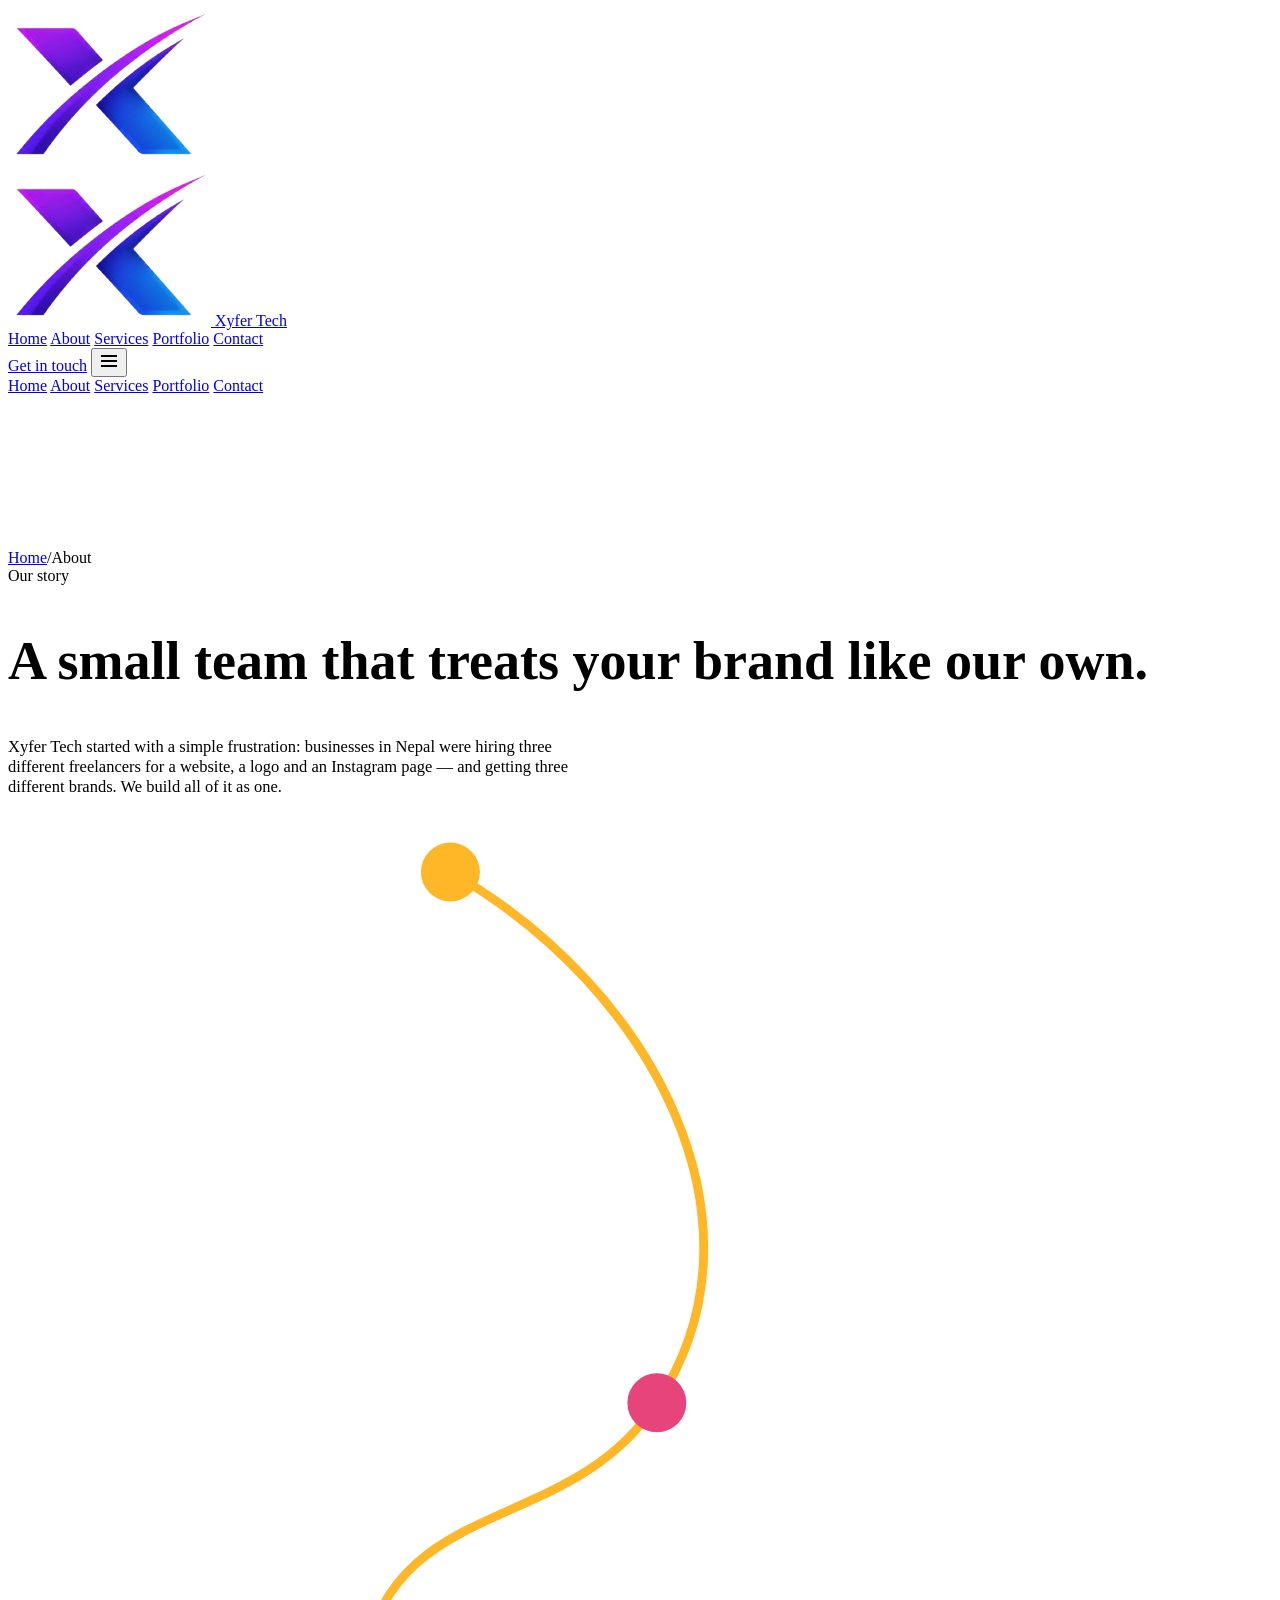
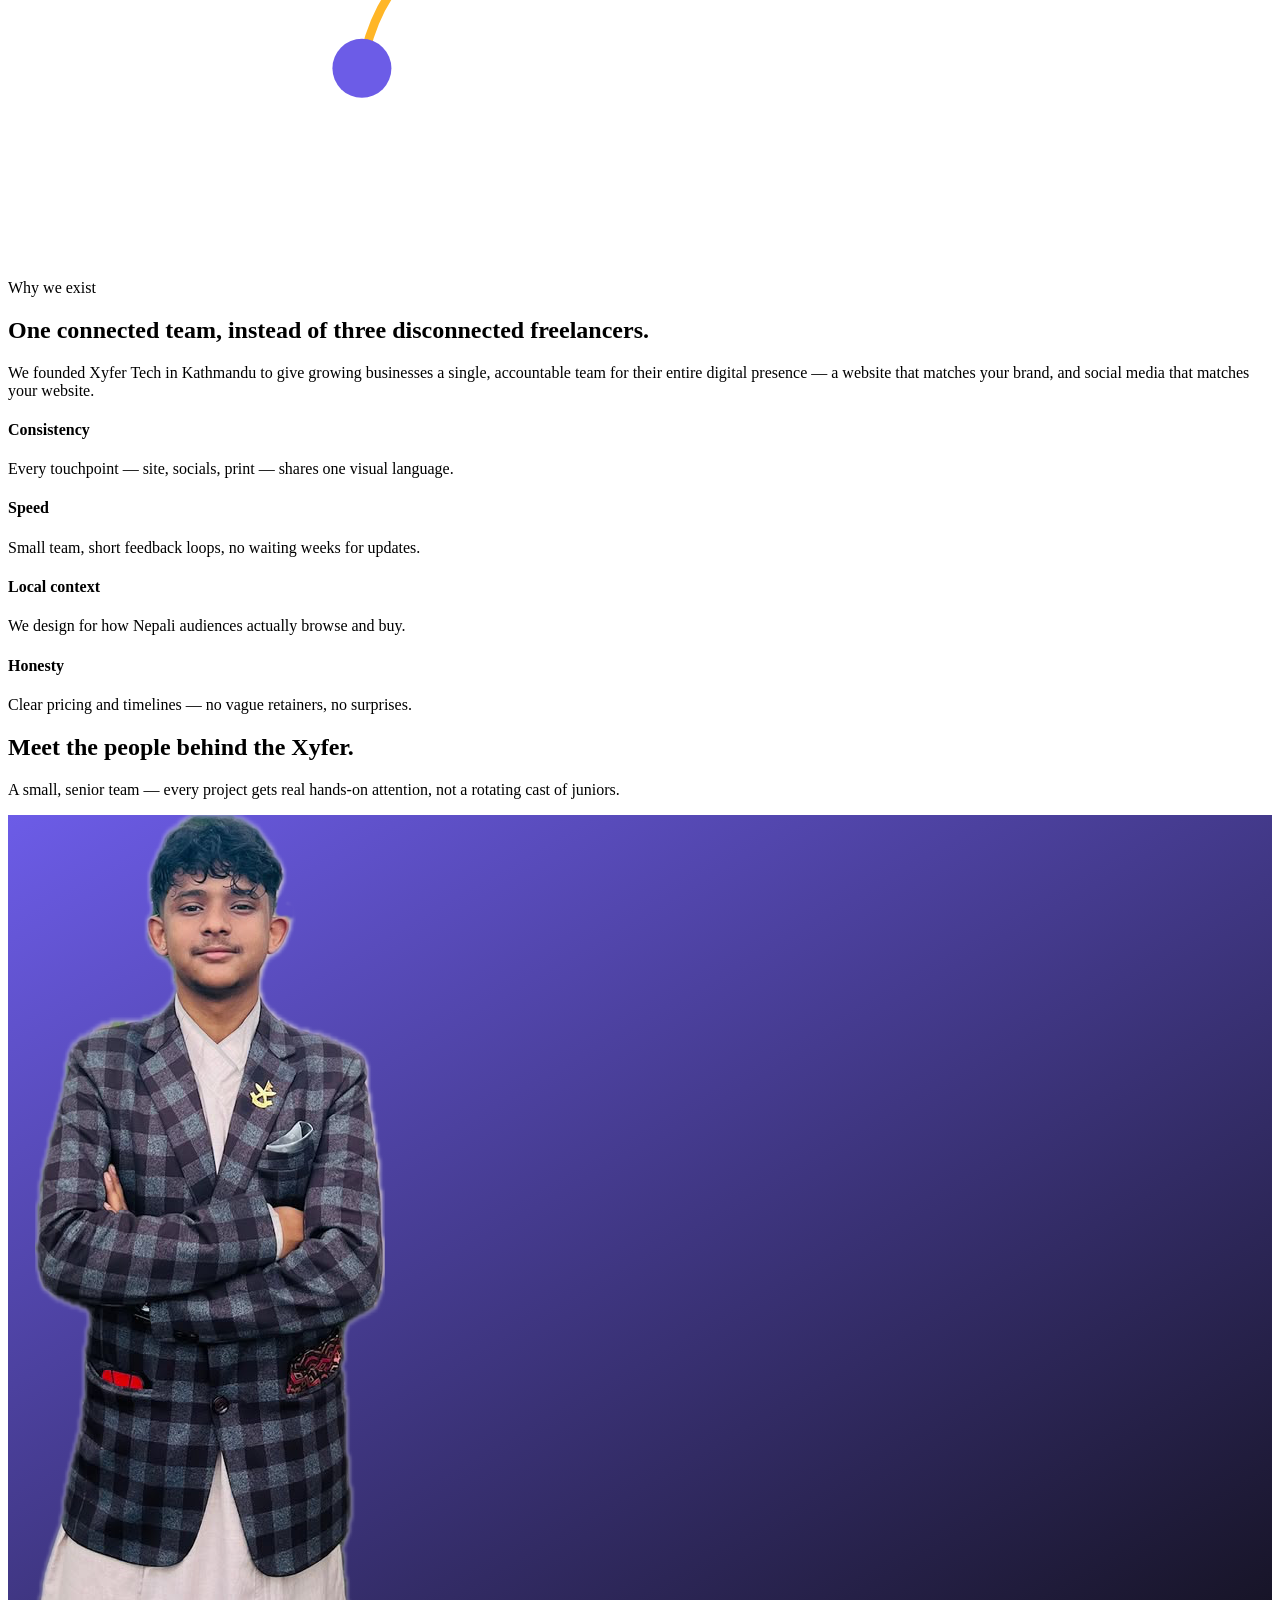
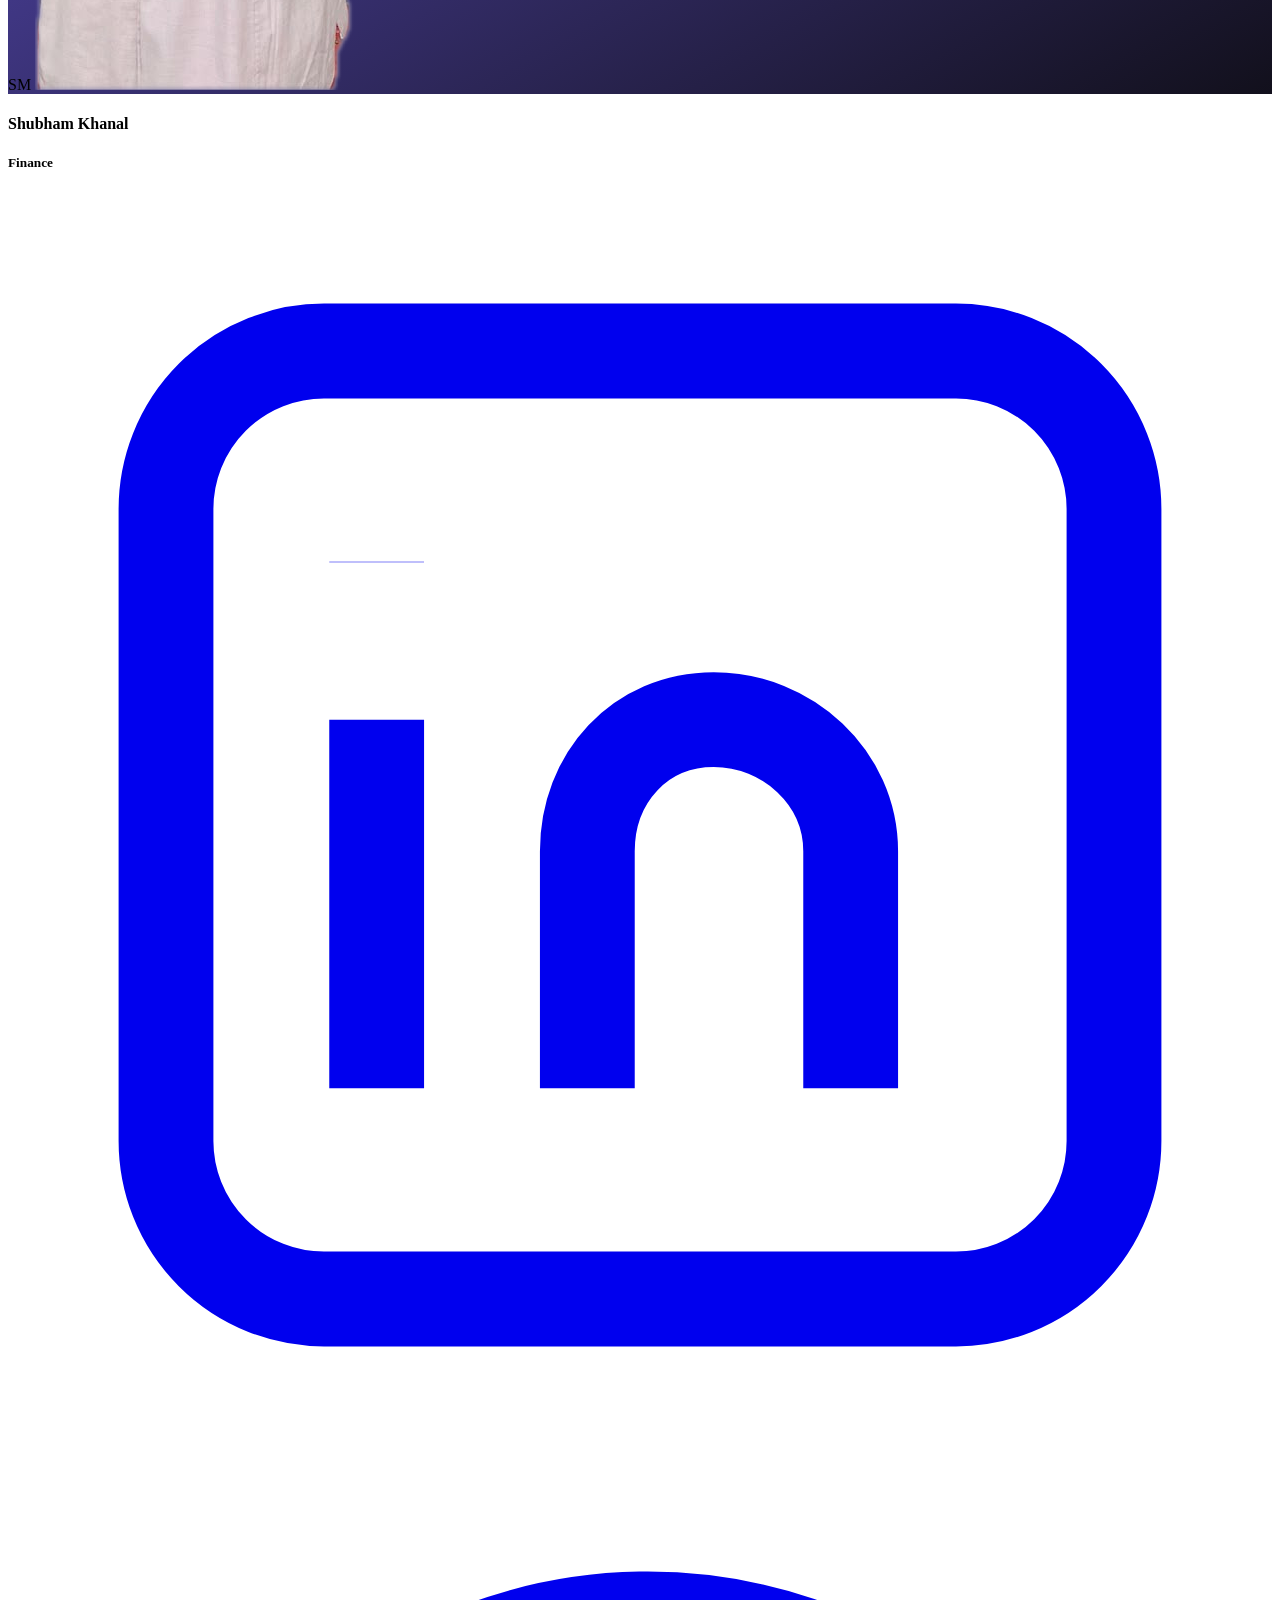
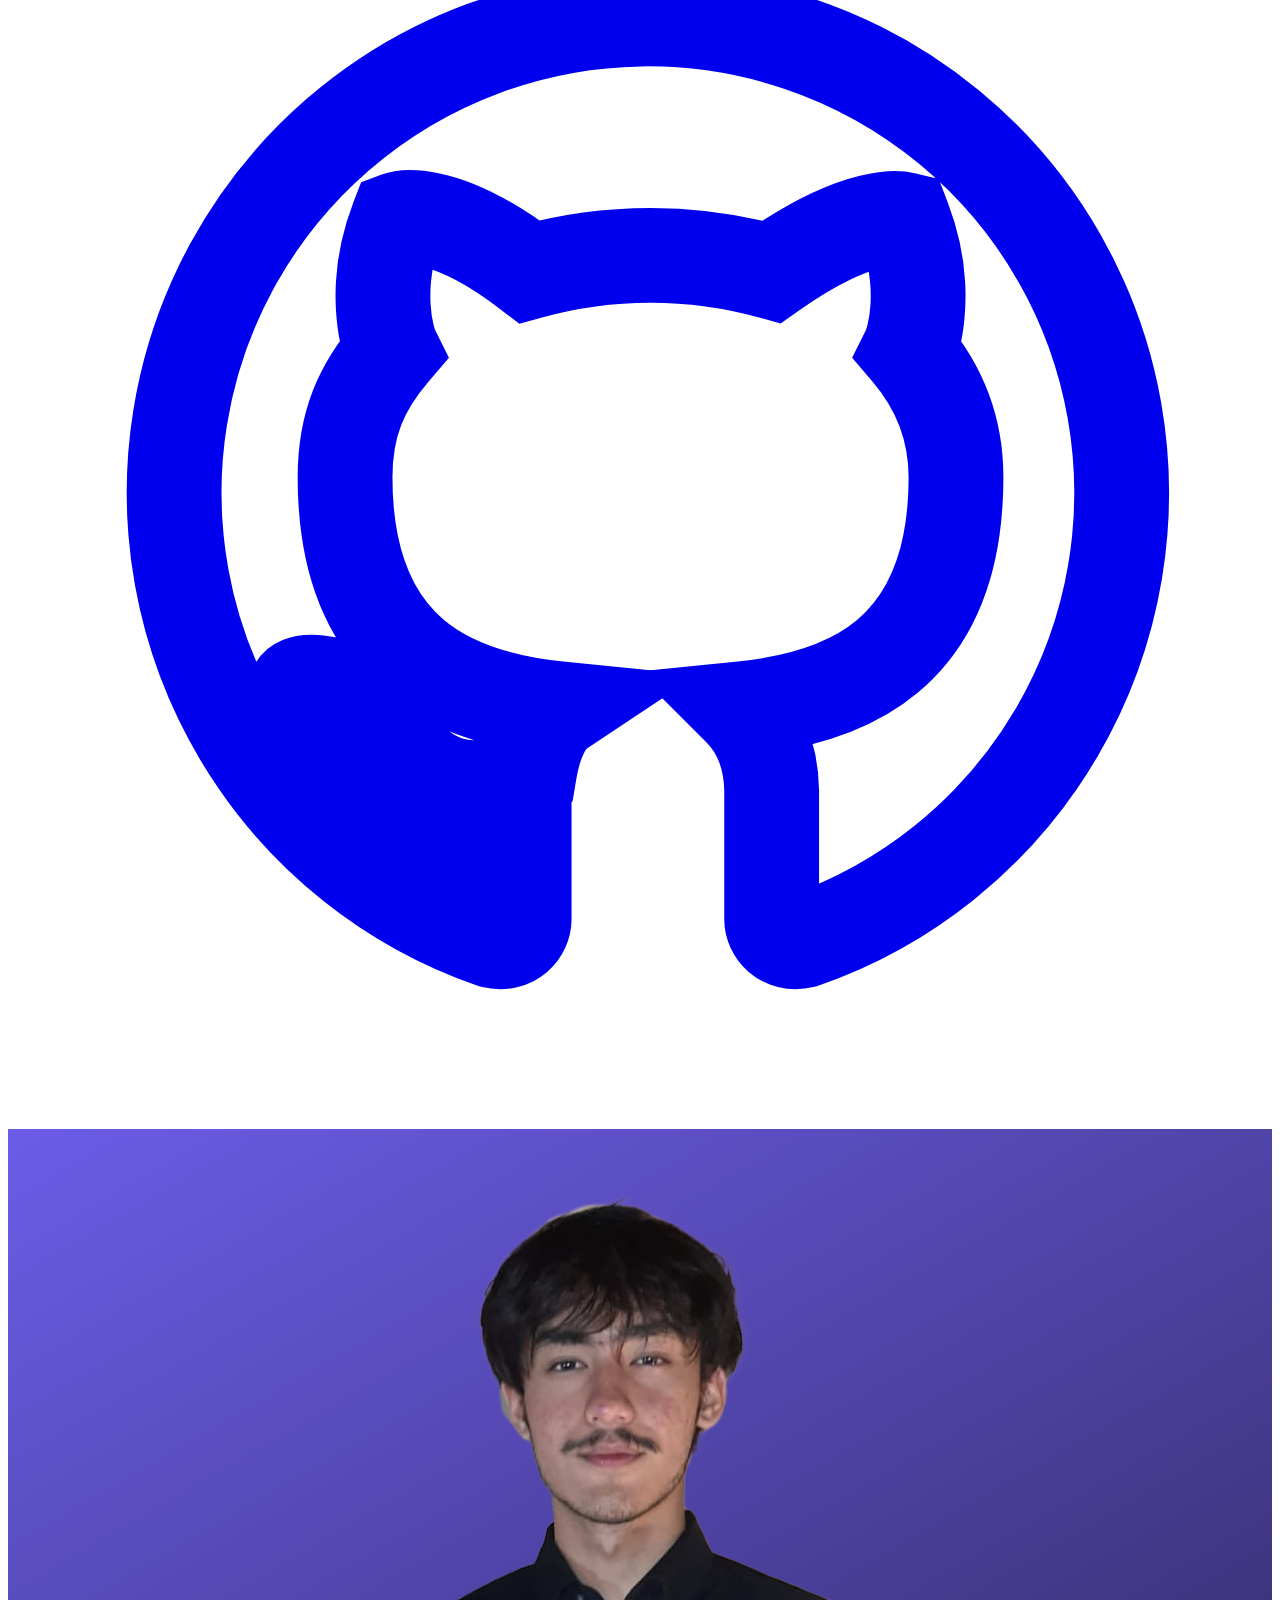
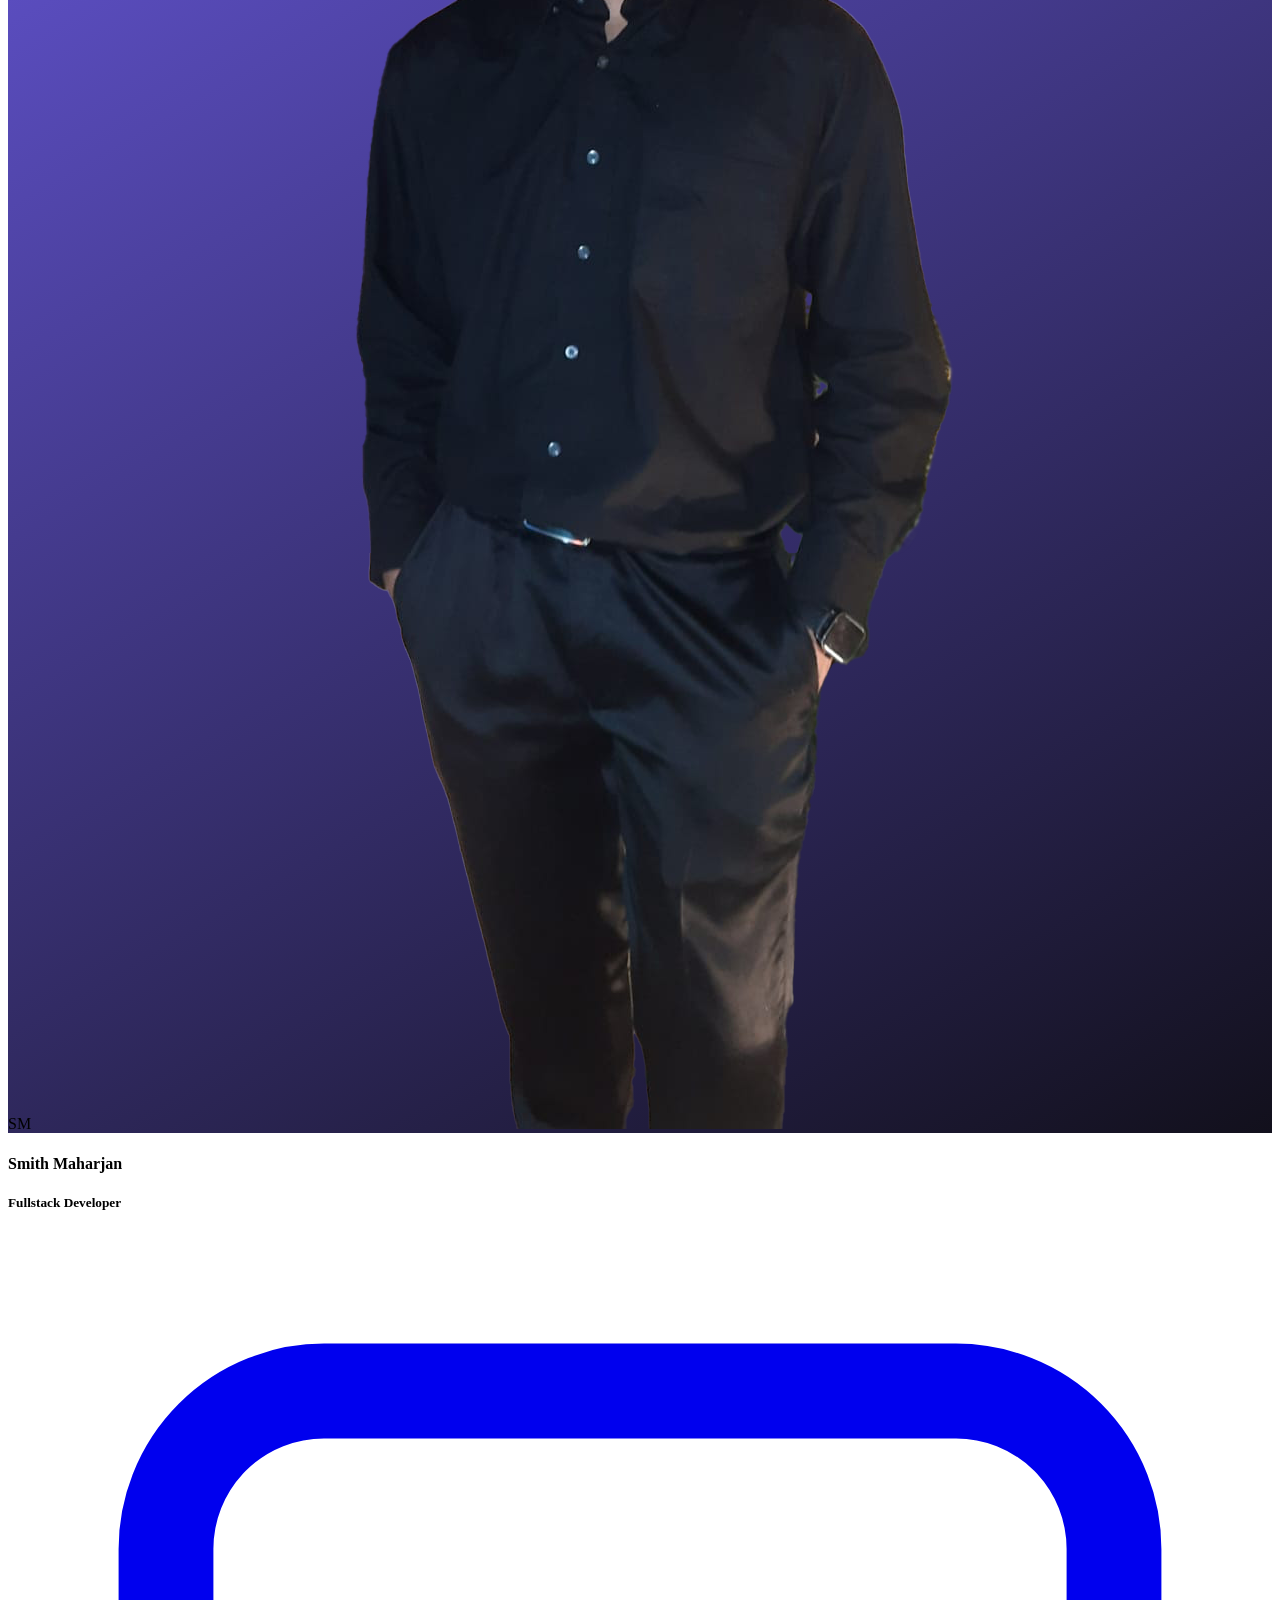
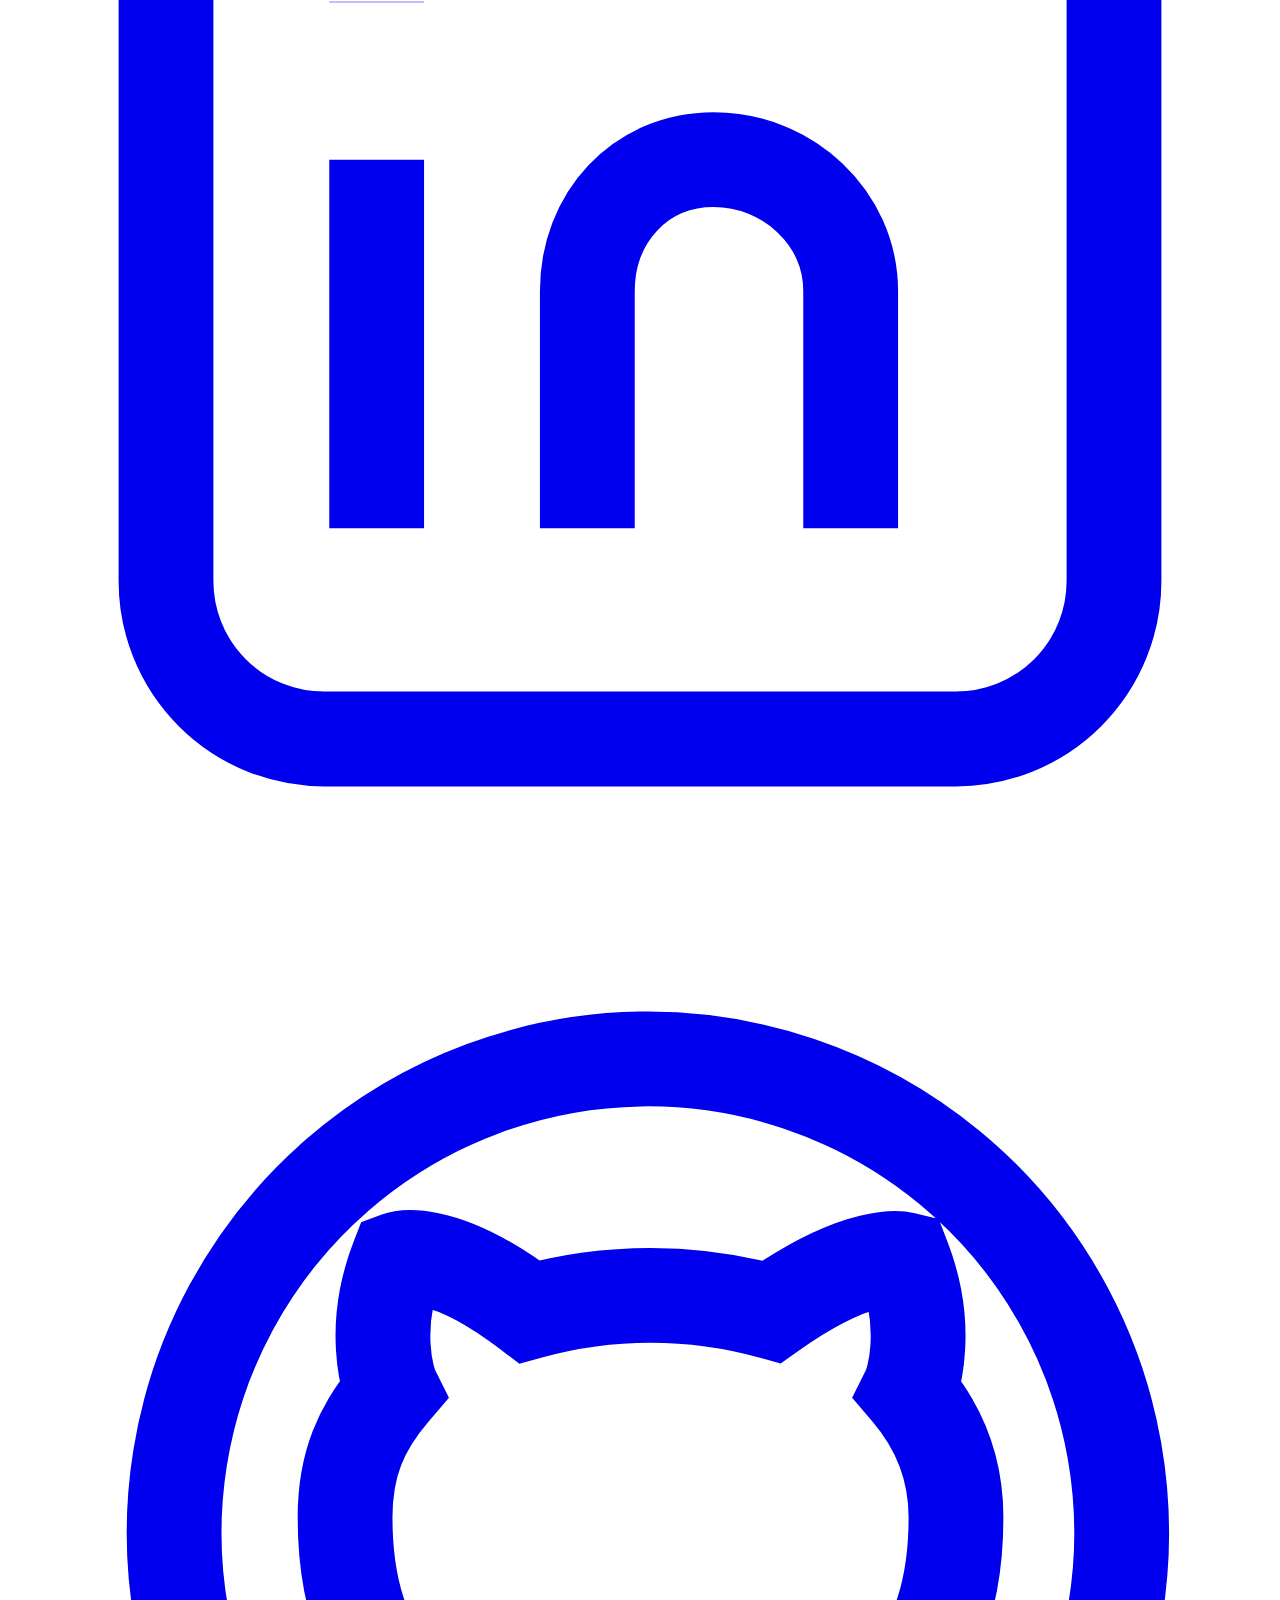
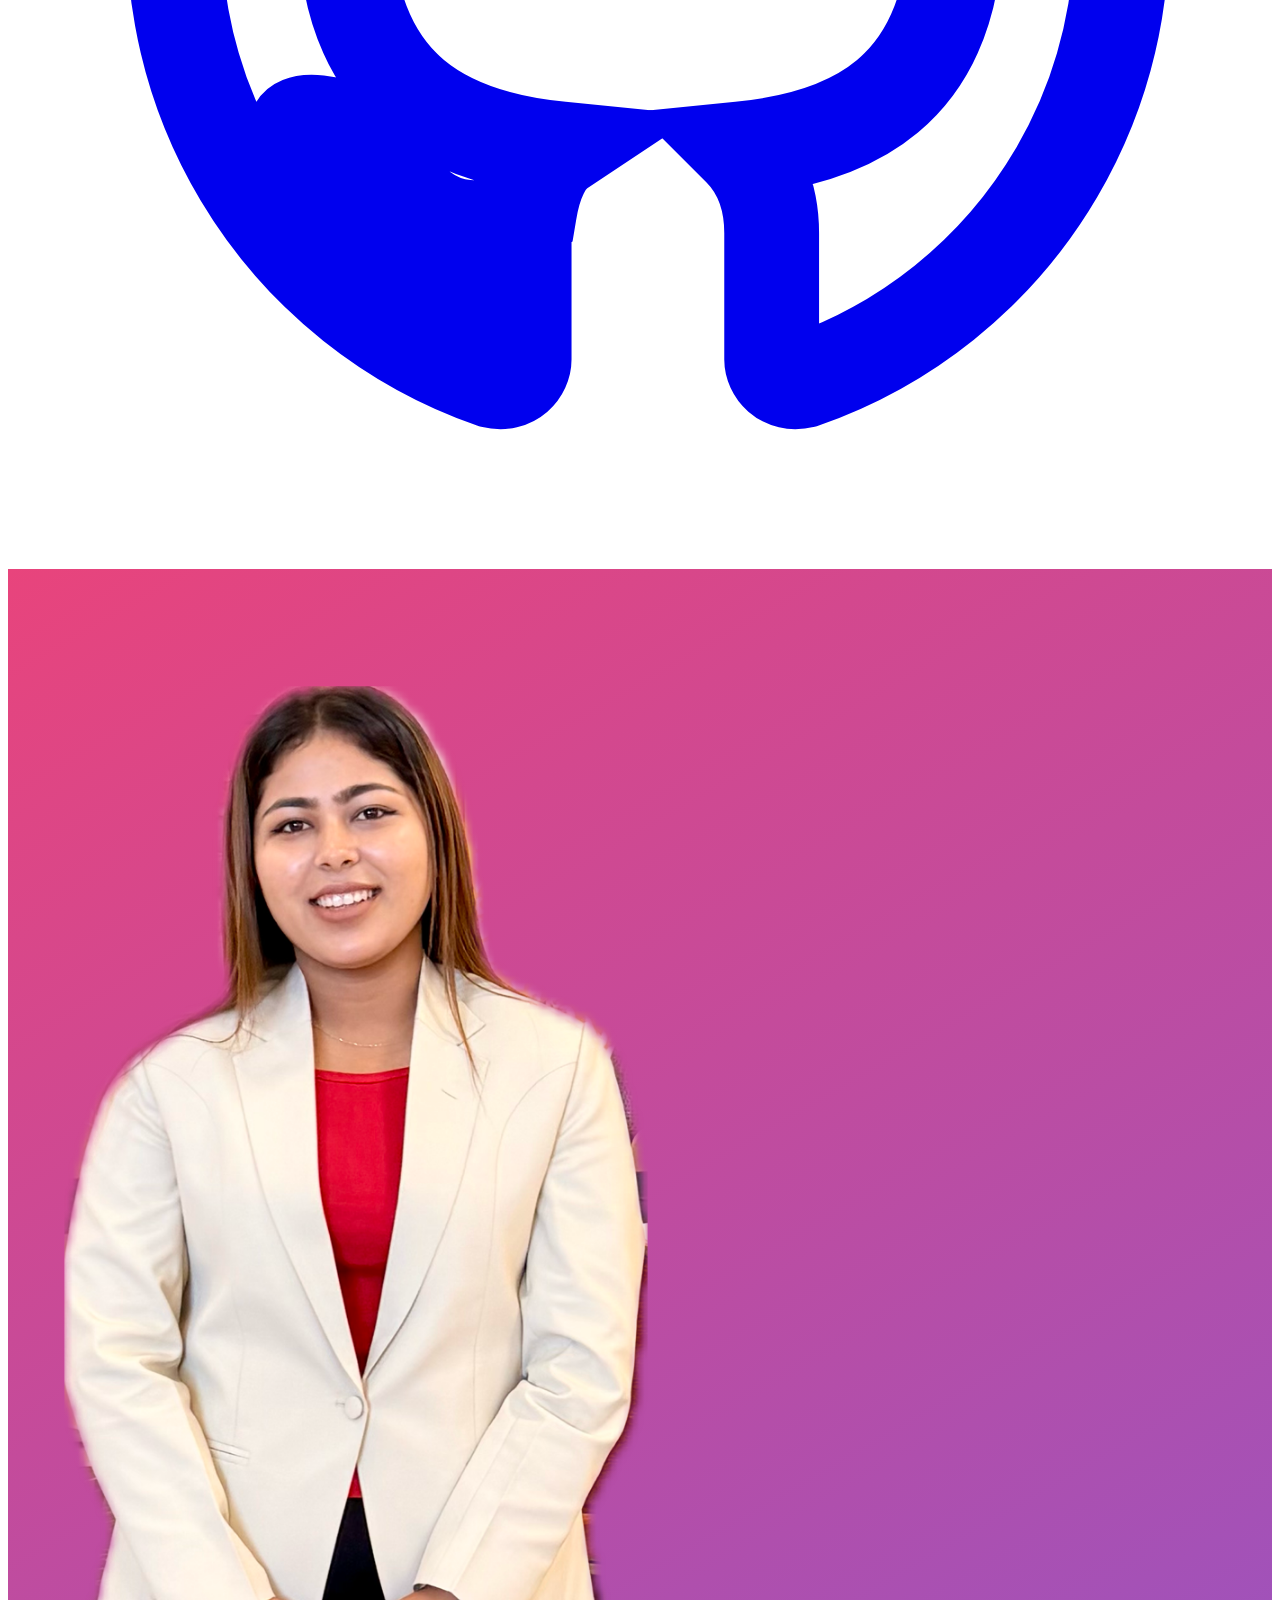
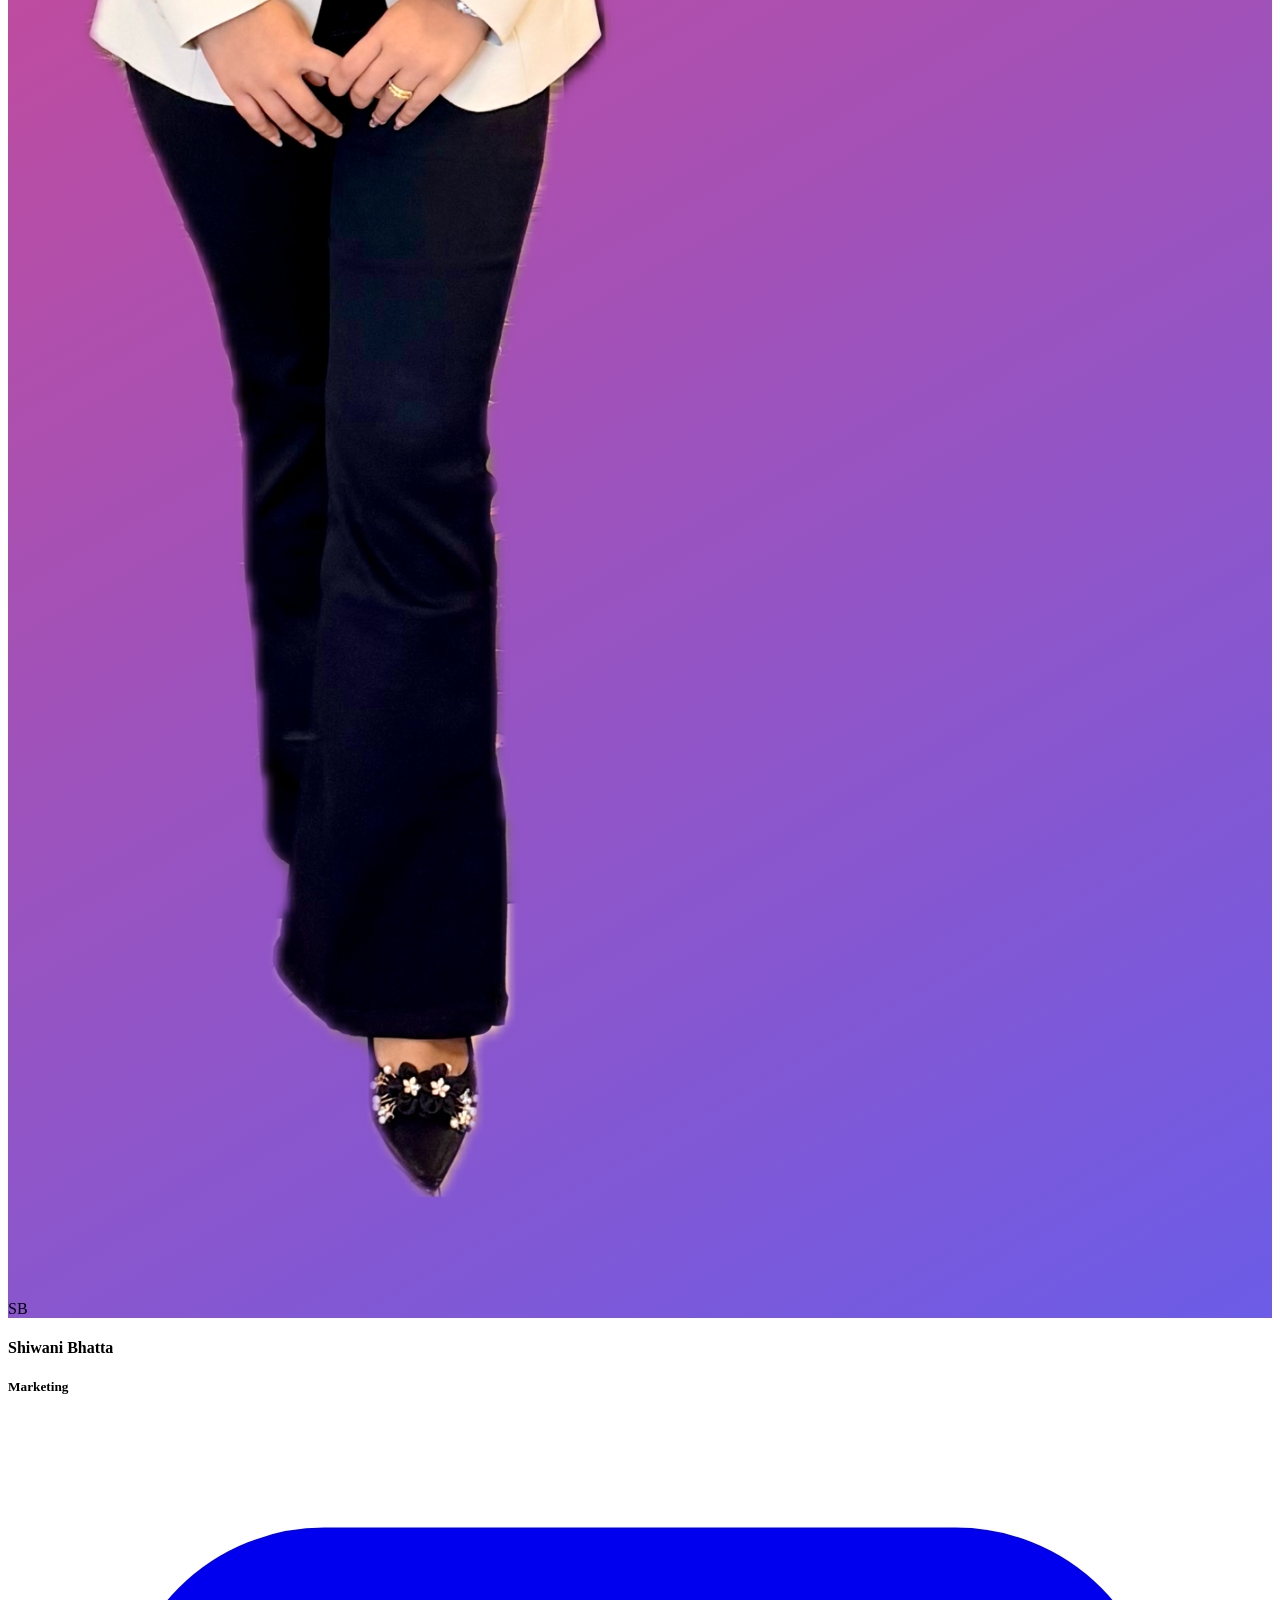
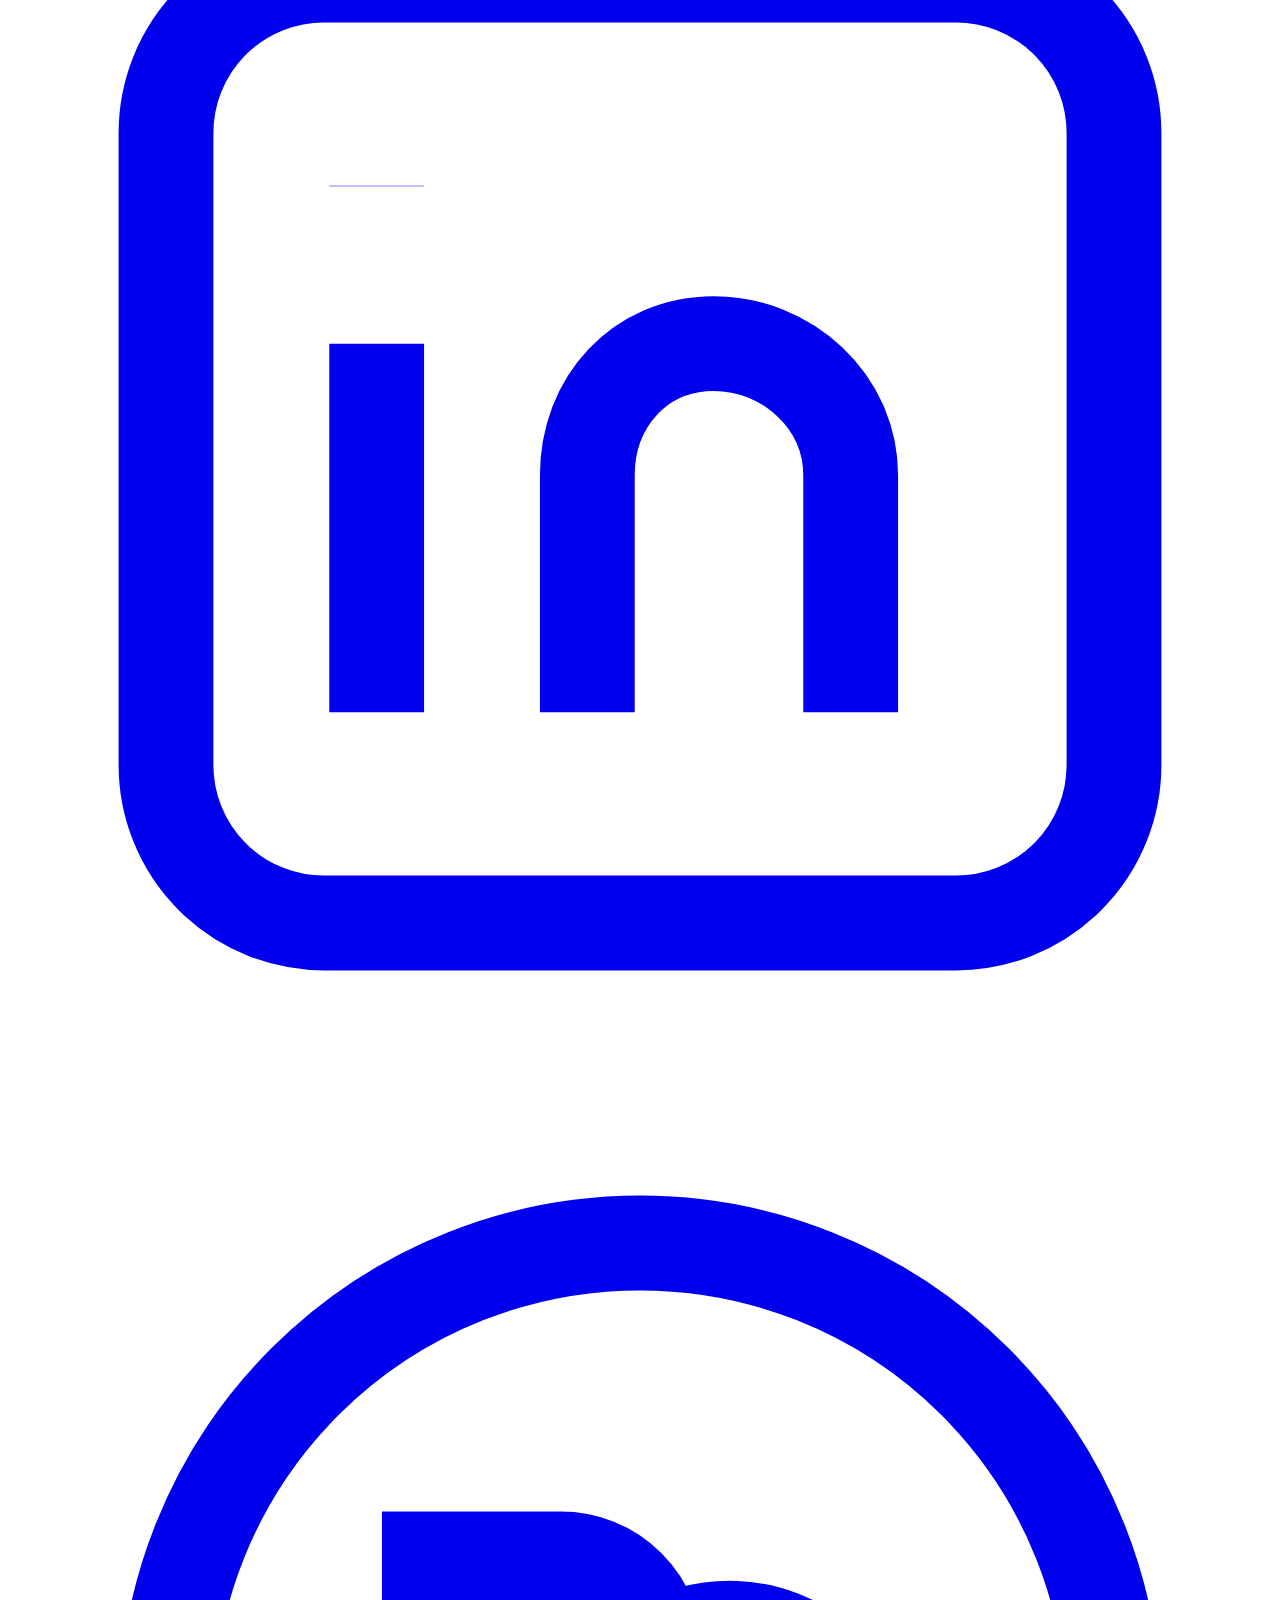
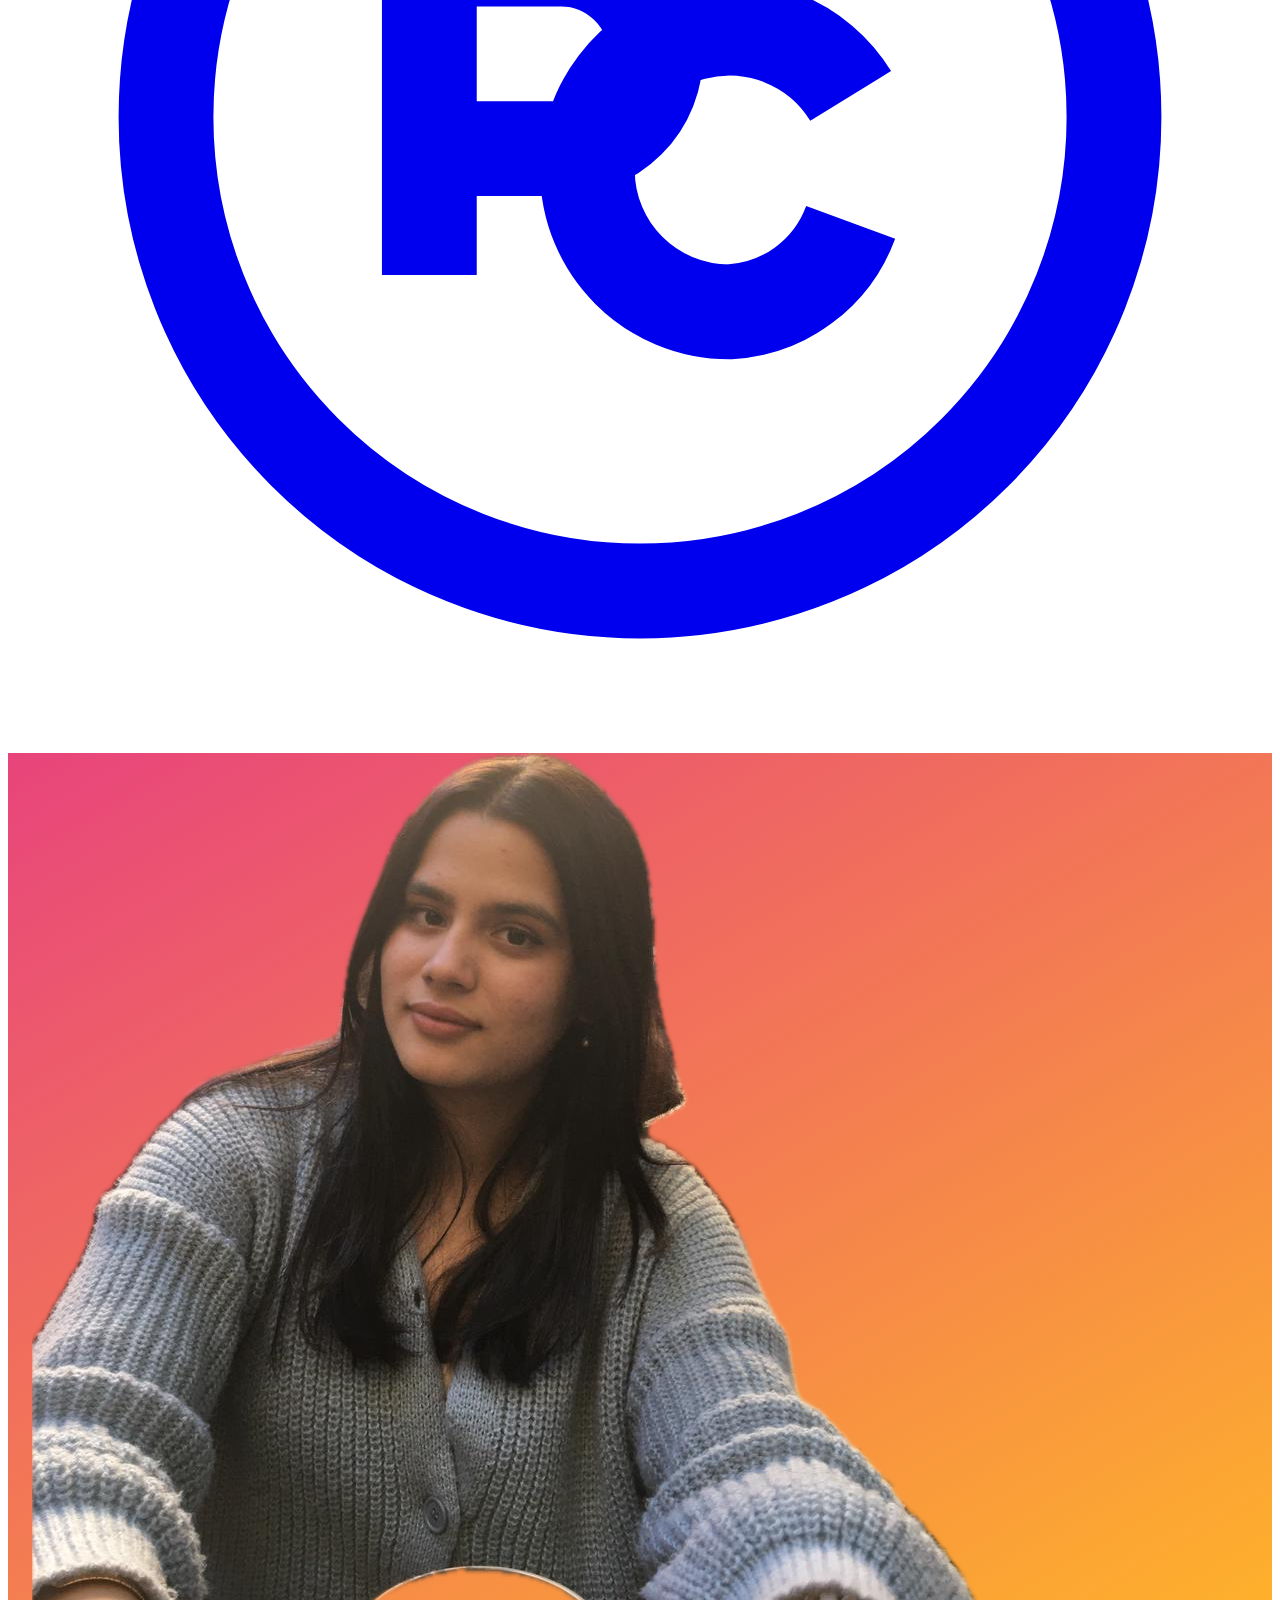
==== about.html @ 0a4eebd1 "Initial website upload" ====
<!doctype html>
<html lang="en">
  <head>
    <meta charset="UTF-8" />
    <meta name="viewport" content="width=device-width, initial-scale=1.0" />
    <title>About Us — Xyfer Tech</title>
    <meta
      name="description"
      content="Meet the team behind Xyfer Tech, a Kathmandu-based digital studio for web, brand and social media."
    />
    <link rel="preconnect" href="https://fonts.googleapis.com" />
    <link rel="preconnect" href="https://fonts.gstatic.com" crossorigin />
    <link
      href="https://fonts.googleapis.com/css2?family=Sora:wght@400;600;700;800&family=Plus+Jakarta+Sans:wght@400;500;600;700;800&display=swap"
      rel="stylesheet"
    />
    <link rel="stylesheet" href="css/style.css" />
  </head>
  <body>
    <div class="scroll-progress"></div>
    <div class="preloader">
      <img class="pre-mark" src="logo.png" alt="Xyfer Tech" />
    </div>
    <div class="cursor-spark"></div>

    <header class="nav">
      <div class="container nav-inner">
        <a href="index.html" class="brand">
          <span class="brand-mark"><img src="logo.png" alt="" /></span>
          Xyfer Tech
        </a>
        <nav class="nav-links">
          <a href="index.html">Home</a>
          <a href="about.html">About</a>
          <a href="services.html">Services</a>
          <a href="portfolio.html">Portfolio</a>
          <a href="contact.html">Contact</a>
        </nav>
        <div class="nav-cta">
          <a href="contact.html" class="btn btn-ghost">Get in touch</a>
          <button class="nav-toggle" aria-label="Open menu">
            <svg
              width="20"
              height="20"
              viewBox="0 0 20 20"
              fill="none"
              stroke="currentColor"
              stroke-width="2"
            >
              <path d="M2 5h16M2 10h16M2 15h16" />
            </svg>
          </button>
        </div>
      </div>
    </header>

    <div class="mobile-menu">
      <a href="index.html">Home</a>
      <a href="about.html">About</a>
      <a href="services.html">Services</a>
      <a href="portfolio.html">Portfolio</a>
      <a href="contact.html">Contact</a>
    </div>

    <!-- ============ PAGE HERO ============ -->
    <section class="page-hero">
      <div class="mesh-blob b1"></div>
      <div class="mesh-blob b2"></div>
      <div class="mesh-blob b3"></div>
      <canvas class="particles-canvas"></canvas>
      <div class="noise-overlay"></div>
      <div class="container page-hero-inner">
        <div class="breadcrumb">
          <a href="index.html">Home</a><span class="sep">/</span
          ><span>About</span>
        </div>
        <div class="eyebrow on-ink">Our story</div>
        <h1 style="font-size: clamp(34px, 4.6vw, 54px)">
          A small team that treats your brand like our own.
        </h1>
        <p
          style="
            color: var(--text-on-ink-muted);
            font-size: 16.5px;
            max-width: 560px;
          "
        >
          Xyfer Tech started with a simple frustration: businesses in Nepal
          were hiring three different freelancers for a website, a logo and an
          Instagram page — and getting three different brands. We build all of
          it as one.
        </p>
      </div>
    </section>

    <!-- ============ STORY / VALUES ============ -->
    <section class="section">
      <div class="container">
        <div class="about-split">
          <div class="about-visual reveal">
            <svg viewBox="0 0 300 360" width="70%">
              <path
                d="M150,20 C220,60 260,140 220,200 C190,246 130,230 120,290"
                fill="none"
                stroke="url(#ag)"
                stroke-width="3"
                stroke-linecap="round"
              />
              <defs>
                <linearGradient id="ag" x1="120" y1="20" x2="260" y2="290">
                  <stop offset="0%" stop-color="#FFB627" />
                  <stop offset="55%" stop-color="#E8447C" />
                  <stop offset="100%" stop-color="#6C5CE7" />
                </linearGradient>
              </defs>
              <circle cx="150" cy="20" r="10" fill="#FFB627" />
              <circle cx="220" cy="200" r="10" fill="#E8447C" />
              <circle cx="120" cy="290" r="10" fill="#6C5CE7" />
            </svg>
          </div>
          <div class="reveal">
            <div class="eyebrow">Why we exist</div>
            <h2>
              One connected team, instead of three disconnected freelancers.
            </h2>
            <p>
              We founded Xyfer Tech in Kathmandu to give growing businesses a
              single, accountable team for their entire digital presence — a
              website that matches your brand, and social media that matches
              your website.
            </p>
            <div class="value-list">
              <div class="value-item">
                <h4>Consistency</h4>
                <p>
                  Every touchpoint — site, socials, print — shares one visual
                  language.
                </p>
              </div>
              <div class="value-item">
                <h4>Speed</h4>
                <p>
                  Small team, short feedback loops, no waiting weeks for
                  updates.
                </p>
              </div>
              <div class="value-item">
                <h4>Local context</h4>
                <p>
                  We design for how Nepali audiences actually browse and buy.
                </p>
              </div>
              <div class="value-item">
                <h4>Honesty</h4>
                <p>
                  Clear pricing and timelines — no vague retainers, no
                  surprises.
                </p>
              </div>
            </div>
          </div>
        </div>
      </div>
    </section>

    <!-- ============ TIMELINE ============ -->
    <!-- <section class="section" style="background: var(--paper-dim)">
      <div class="container">
        <div class="section-head reveal">
          <h2>How we got here.</h2>
          <p>
            A short history of a studio still very much just getting started.
          </p>
        </div>
        <div class="timeline reveal">
          <div class="timeline-item">
            <span class="yr">2021</span>
            <h4>Xyfer Tech founded</h4>
            <p>
              Started as a two-person freelance team taking on local web design
              projects around Kathmandu.
            </p>
          </div>
          <div class="timeline-item">
            <span class="yr">2022</span>
            <h4>Branding &amp; design added</h4>
            <p>
              Brought on our first dedicated graphic designer to offer full
              brand identity work.
            </p>
          </div>
          <div class="timeline-item">
            <span class="yr">2024</span>
            <h4>Social media desk launched</h4>
            <p>
              Built a content and social media management wing after client
              demand for ongoing growth support.
            </p>
          </div>
          <div class="timeline-item">
            <span class="yr">2026</span>
            <h4>120+ projects delivered</h4>
            <p>
              Now a five-person studio working with clients across Nepal and
              abroad.
            </p>
          </div>
        </div>
      </div>
    </section> -->

    <!-- ============ TEAM ============ -->
    <section class="section" id="team">
      <div class="container">
        <div class="section-head reveal">
          <h2>Meet the people behind the Xyfer.</h2>
          <p>
            A small, senior team — every project gets real hands-on attention,
            not a rotating cast of juniors.
          </p>
        </div>
        <div class="team-grid">
          <div class="team-card reveal">
            <div
              class="avatar"
              style="background: linear-gradient(150deg, #6c5ce7, #12101c)"
            >
              <span class="avatar-fallback">SM</span>
              <img
                src="shubham.png"
                alt="Shubham Khanal"
                onerror="this.remove()"
                style="object-fit: contain; transform: scale(1)"
              />
            </div>
            <h4>Shubham Khanal</h4>
             <h5>Finance</h5>
            <div class="team-social">
              <a href="#" aria-label="instagram"
              <a href="#" aria-label="instagram"
                ><svg
                  viewBox="0 0 24 24"
                  fill="none"
                  stroke="currentColor"
                  stroke-width="1.8"
                >
                  <rect x="3" y="3" width="18" height="18" rx="3" />
                  <path
                    d="M7 10v7M7 7v.01M11 17v-4.5c0-1.4 1-2.5 2.4-2.5S16 11.1 16 12.5V17"
                  /></svg
              ></a>
              <a href="#" aria-label="GitHub"
                ><svg
                  viewBox="0 0 24 24"
                  fill="none"
                  stroke="currentColor"
                  stroke-width="1.8"
                >
                  <path
                    d="M12 3a9 9 0 0 0-2.8 17.5c.4.1.6-.2.6-.4v-1.6c-2.5.5-3-1.1-3-1.1-.4-1-1-1.3-1-1.3-.8-.6.1-.5.1-.5.9.1 1.4 1 1.4 1 .8 1.4 2.1 1 2.6.7.1-.6.3-1 .6-1.2-2-.2-4.1-1-4.1-4.4 0-1 .3-1.7.9-2.4-.1-.2-.4-1.2.1-2.5 0 0 .8-.3 2.5 1a8.6 8.6 0 0 1 4.6 0c1.7-1.2 2.5-1 2.5-1 .5 1.3.2 2.3.1 2.5.6.7.9 1.5.9 2.4 0 3.4-2.1 4.2-4.1 4.4.3.3.6.8.6 1.6v2.4c0 .2.2.5.6.4A9 9 0 0 0 12 3z"
                  /></svg
              ></a>
            </div>
          </div>
          <div class="team-card reveal">
            <div
              class="avatar"
              style="background: linear-gradient(150deg, #6c5ce7, #12101c)"
            >
              <span class="avatar-fallback">SM</span>
              <img
                src="smith.png"
                alt="Smith Maharjan"
                onerror="this.remove()"
              />
            </div>
            <h4>Smith Maharjan</h4>
             <h5>Fullstack Developer</h5>
            <div class="team-social">
              <a href="#" aria-label="LinkedIn"
                ><svg
                  viewBox="0 0 24 24"
                  fill="none"
                  stroke="currentColor"
                  stroke-width="1.8"
                >
                  <rect x="3" y="3" width="18" height="18" rx="3" />
                  <path
                    d="M7 10v7M7 7v.01M11 17v-4.5c0-1.4 1-2.5 2.4-2.5S16 11.1 16 12.5V17"
                  /></svg
              ></a>
              <a href="#" aria-label="GitHub"
                ><svg
                  viewBox="0 0 24 24"
                  fill="none"
                  stroke="currentColor"
                  stroke-width="1.8"
                >
                  <path
                    d="M12 3a9 9 0 0 0-2.8 17.5c.4.1.6-.2.6-.4v-1.6c-2.5.5-3-1.1-3-1.1-.4-1-1-1.3-1-1.3-.8-.6.1-.5.1-.5.9.1 1.4 1 1.4 1 .8 1.4 2.1 1 2.6.7.1-.6.3-1 .6-1.2-2-.2-4.1-1-4.1-4.4 0-1 .3-1.7.9-2.4-.1-.2-.4-1.2.1-2.5 0 0 .8-.3 2.5 1a8.6 8.6 0 0 1 4.6 0c1.7-1.2 2.5-1 2.5-1 .5 1.3.2 2.3.1 2.5.6.7.9 1.5.9 2.4 0 3.4-2.1 4.2-4.1 4.4.3.3.6.8.6 1.6v2.4c0 .2.2.5.6.4A9 9 0 0 0 12 3z"
                  /></svg
              ></a>
            </div>
          </div>
          <div class="team-card reveal">
            <div
              class="avatar"
              style="background: linear-gradient(150deg, #e8447c, #6c5ce7)"
            >
              <span class="avatar-fallback">SB</span>
              <img
                src="shiwani.png"
                alt="Shiwani Bhatta"
                onerror="this.remove()"
                style="object-fit: contain; object-position: bottom; scale: 0.9"
              />
            </div>
            <h4>Shiwani Bhatta</h4>
             <h5>Marketing</h5>
            <div class="team-social">
              <a href="#" aria-label="LinkedIn"
                ><svg
                  viewBox="0 0 24 24"
                  fill="none"
                  stroke="currentColor"
                  stroke-width="1.8"
                >
                  <rect x="3" y="3" width="18" height="18" rx="3" />
                  <path
                    d="M7 10v7M7 7v.01M11 17v-4.5c0-1.4 1-2.5 2.4-2.5S16 11.1 16 12.5V17"
                  /></svg
              ></a>
              <a href="#" aria-label="Behance"
                ><svg
                  viewBox="0 0 24 24"
                  fill="none"
                  stroke="currentColor"
                  stroke-width="1.8"
                >
                  <circle cx="12" cy="12" r="9" />
                  <path
                    d="M8 15V9h2.5a1.8 1.8 0 0 1 0 3.6H8m8-1a2.7 2.7 0 0 0-5 1.4c0 1.5 1.2 2.7 2.7 2.7A2.6 2.6 0 0 0 16 14"
                  /></svg
              ></a>
            </div>
          </div>
          <div class="team-card reveal">
            <div
              class="avatar"
              style="background: linear-gradient(150deg, #e8447c, #ffb627)"
            >
              <span class="avatar-fallback">KS</span>
              <img
                src="samikshya.png"
                alt="Samikshya Dahal"
                onerror="this.remove()"
              />
            </div>
            <h4>Samikshya Dahal</h4>
             <h5>Social Media</h5>
            <div class="team-social">
              <a href="#" aria-label="LinkedIn"
                ><svg
                  viewBox="0 0 24 24"
                  fill="none"
                  stroke="currentColor"
                  stroke-width="1.8"
                >
                  <rect x="3" y="3" width="18" height="18" rx="3" />
                  <path
                    d="M7 10v7M7 7v.01M11 17v-4.5c0-1.4 1-2.5 2.4-2.5S16 11.1 16 12.5V17"
                  /></svg
              ></a>
              <a
                href="https://www.instagram.com/digitalspark404?igsh=anVtMThkM3hjYmll"
                aria-label="Instagram"
                ><svg
                  viewBox="0 0 24 24"
                  fill="none"
                  stroke="currentColor"
                  stroke-width="1.8"
                >
                  <rect x="3" y="3" width="18" height="18" rx="5" />
                  <circle cx="12" cy="12" r="4" /></svg
              ></a>
            </div>
          </div>
          <div class="team-card reveal">
            <div
              class="avatar"
              style="background: linear-gradient(150deg, #ffb627, #6c5ce7)"
            >
              <span class="avatar-fallback">SG</span>
              <img
                src="samridhi.png"
                alt="Samridhi Gotame"
                onerror="this.remove()"
                style="object-position: center 33%"
              />
            </div>
            <h4>Samridhi Gotame</h4>
             <h5>Social Media</h5>
            <div class="team-social">
              <a href="#" aria-label="LinkedIn"
                ><svg
                  viewBox="0 0 24 24"
                  fill="none"
                  stroke="currentColor"
                  stroke-width="1.8"
                >
                  <rect x="3" y="3" width="18" height="18" rx="3" />
                  <path
                    d="M7 10v7M7 7v.01M11 17v-4.5c0-1.4 1-2.5 2.4-2.5S16 11.1 16 12.5V17"
                  /></svg
              ></a>
              <a href="#" aria-label="Behance"
                ><svg
                  viewBox="0 0 24 24"
                  fill="none"
                  stroke="currentColor"
                  stroke-width="1.8"
                >
                  <circle cx="12" cy="12" r="9" />
                  <path
                    d="M8 15V9h2.5a1.8 1.8 0 0 1 0 3.6H8m8-1a2.7 2.7 0 0 0-5 1.4c0 1.5 1.2 2.7 2.7 2.7A2.6 2.6 0 0 0 16 14"
                  /></svg
              ></a>
            </div>
          </div>
          <div class="team-card reveal">
            <div
              class="avatar"
              style="background: linear-gradient(150deg, #6c5ce7, #e8447c)"
            >
              <span class="avatar-fallback">AK</span>
              <img
                src="aayushma.png"
                alt="Aayushma Khadka"
                onerror="this.remove()"
              />
            </div>
            <h4>Aayushma Khadka</h4>
            <h5>Social Media</h5>
            <div class="team-social">
              <a href="#" aria-label="instagram"
                ><svg
                  viewBox="0 0 24 24"
                  fill="none"
                  stroke="currentColor"
                  stroke-width="1.8"
                >
                  <rect x="3" y="3" width="18" height="18" rx="3" />
                  <path
                    d="M7 10v7M7 7v.01M11 17v-4.5c0-1.4 1-2.5 2.4-2.5S16 11.1 16 12.5V17"
                  /></svg
              ></a>
              <a href="#" aria-label="GitHub"
                ><svg
                  viewBox="0 0 24 24"
                  fill="none"
                  stroke="currentColor"
                  stroke-width="1.8"
                >
                  <path
                    d="M12 3a9 9 0 0 0-2.8 17.5c.4.1.6-.2.6-.4v-1.6c-2.5.5-3-1.1-3-1.1-.4-1-1-1.3-1-1.3-.8-.6.1-.5.1-.5.9.1 1.4 1 1.4 1 .8 1.4 2.1 1 2.6.7.1-.6.3-1 .6-1.2-2-.2-4.1-1-4.1-4.4 0-1 .3-1.7.9-2.4-.1-.2-.4-1.2.1-2.5 0 0 .8-.3 2.5 1a8.6 8.6 0 0 1 4.6 0c1.7-1.2 2.5-1 2.5-1 .5 1.3.2 2.3.1 2.5.6.7.9 1.5.9 2.4 0 3.4-2.1 4.2-4.1 4.4.3.3.6.8.6 1.6v2.4c0 .2.2.5.6.4A9 9 0 0 0 12 3z"
                  /></svg
              ></a>
            </div>
          </div>
          <div class="team-card reveal">
            <div
              class="avatar"
              style="background: linear-gradient(150deg, #ffb627, #6c5ce7)"
            >
              <span class="avatar-fallback">BM</span>
              <img
                src="bishesh.png"
                alt="Bishesh Manandhar"
                onerror="this.remove()"
                style="object-fit: contain; transform: scale(1)"
              />
            </div>
            <h4>Bishesh Manandhar</h4>
             <h5>Video Editor</h5>
            <div class="team-social">
              <a href="#" aria-label="LinkedIn"
                ><svg
                  viewBox="0 0 24 24"
                  fill="none"
                  stroke="currentColor"
                  stroke-width="1.8"
                >
                  <rect x="3" y="3" width="18" height="18" rx="3" />
                  <path
                    d="M7 10v7M7 7v.01M11 17v-4.5c0-1.4 1-2.5 2.4-2.5S16 11.1 16 12.5V17"
                  /></svg
              ></a>
              <a href="#" aria-label="Behance"
                ><svg
                  viewBox="0 0 24 24"
                  fill="none"
                  stroke="currentColor"
                  stroke-width="1.8"
                >
                  <circle cx="12" cy="12" r="9" />
                  <path
                    d="M8 15V9h2.5a1.8 1.8 0 0 1 0 3.6H8m8-1a2.7 2.7 0 0 0-5 1.4c0 1.5 1.2 2.7 2.7 2.7A2.6 2.6 0 0 0 16 14"
                  /></svg
              ></a>
            </div>
          </div>
          <div class="team-card reveal">
            <div
              class="avatar"
              style="background: linear-gradient(150deg, #e8447c, #ffb627)"
            >
              <span class="avatar-fallback">KS</span>
              <img
                src="krishal.png"
                alt="Krishal Shilpakar"
                onerror="this.remove()"
              />
            </div>
            <h4>Krishal Shilpakar</h4>
             <h5>Graphics Designer</h5>
            <div class="team-social">
              <a href="#" aria-label="LinkedIn"
                ><svg
                  viewBox="0 0 24 24"
                  fill="none"
                  stroke="currentColor"
                  stroke-width="1.8"
                >
                  <rect x="3" y="3" width="18" height="18" rx="3" />
                  <path
                    d="M7 10v7M7 7v.01M11 17v-4.5c0-1.4 1-2.5 2.4-2.5S16 11.1 16 12.5V17"
                  /></svg
              ></a>
              <a
                href="https://www.instagram.com/digitalspark404?igsh=anVtMThkM3hjYmll"
                aria-label="Instagram"
                ><svg
                  viewBox="0 0 24 24"
                  fill="none"
                  stroke="currentColor"
                  stroke-width="1.8"
                >
                  <rect x="3" y="3" width="18" height="18" rx="5" />
                  <circle cx="12" cy="12" r="4" /></svg
              ></a>
            </div>
          </div>
          <div class="team-card reveal">
            <div
              class="avatar"
              style="background: linear-gradient(150deg, #ffb627, #12101c)"
            >
              <span class="avatar-fallback">BP</span>
              <img src="" alt="Binaya Pradhananga" onerror="this.remove()" />
            </div>
            <h4>Binaya Pradhananga</h4>
             <h5>Front Developer</h5>
            <div class="team-social">
              <a
                href="https://www.instagram.com/digitalspark404?igsh=anVtMThkM3hjYmll"
                aria-label="Instagram"
                ><svg
                  viewBox="0 0 24 24"
                  fill="none"
                  stroke="currentColor"
                  stroke-width="1.8"
                >
                  <rect x="3" y="3" width="18" height="18" rx="5" />
                  <circle cx="12" cy="12" r="4" /></svg
              ></a>
              <a
                href="https://www.tiktok.com/@digitalspark.404?_r=1&_t=ZS-989TIxxQI5N"
                aria-label="TikTok"
                ><svg
                  viewBox="0 0 24 24"
                  fill="none"
                  stroke="currentColor"
                  stroke-width="1.8"
                >
                  <path
                    d="M14 4v9.5a3.5 3.5 0 1 1-3-3.46M14 4c.3 2 1.8 3.5 4 3.7"
                  /></svg
              ></a>
            </div>
          </div>
        </div>
        <p class="center reveal" style="margin-top: 36px; font-size: 13.5px">
          * Team photos shown as initials — swap in real headshots when you have
          them.
        </p>
      </div>
    </section>

    <!-- ============ CTA ============ -->
    <section class="section" style="padding-top: 0">
      <div class="container">
        <div class="cta-band reveal">
          <h2>Like how we think? Let's talk about your project.</h2>
          <a href="contact.html" class="btn btn-light">Start a conversation</a>
        </div>
      </div>
    </section>

    <footer class="site-footer">
      <div class="container">
        <div class="footer-grid">
          <div class="footer-brand">
            <a
              href="index.html"
              class="brand"
              style="margin-bottom: 16px; display: flex"
            >
              <span class="brand-mark"><img src="logo.png" alt="" /></span>
              Xyfer Tech
            </a>
            <p>
              A Kathmandu-based creative studio building websites, brand
              identity and social media presence for growing businesses.
            </p>
            <div class="footer-social">
              <a
                href="https://www.instagram.com/digitalspark404?igsh=anVtMThkM3hjYmll"
                aria-label="Instagram"
                ><svg
                  viewBox="0 0 24 24"
                  fill="none"
                  stroke="currentColor"
                  stroke-width="1.8"
                >
                  <rect x="3" y="3" width="18" height="18" rx="5" />
                  <circle cx="12" cy="12" r="4" /></svg
              ></a>
              <a
                href="https://www.tiktok.com/@digitalspark.404?_r=1&_t=ZS-989TIxxQI5N"
                aria-label="TikTok"
                ><svg
                  viewBox="0 0 24 24"
                  fill="none"
                  stroke="currentColor"
                  stroke-width="1.8"
                >
                  <path
                    d="M14 4v9.5a3.5 3.5 0 1 1-3-3.46M14 4c.3 2 1.8 3.5 4 3.7"
                  /></svg
              ></a>
              <a href="#" aria-label="Facebook"
                ><svg
                  viewBox="0 0 24 24"
                  fill="none"
                  stroke="currentColor"
                  stroke-width="1.8"
                >
                  <path
                    d="M14 9h3V6h-3c-1.7 0-3 1.3-3 3v2H9v3h2v6h3v-6h2.4l.6-3H14V9z"
                  /></svg
              ></a>
              <a href="#" aria-label="LinkedIn"
                ><svg
                  viewBox="0 0 24 24"
                  fill="none"
                  stroke="currentColor"
                  stroke-width="1.8"
                >
                  <rect x="3" y="3" width="18" height="18" rx="3" />
                  <path
                    d="M7 10v7M7 7v.01M11 17v-4.5c0-1.4 1-2.5 2.4-2.5S16 11.1 16 12.5V17"
                  /></svg
              ></a>
            </div>
          </div>
          <div class="footer-col">
            <h5>Sitemap</h5>
            <ul>
              <li><a href="index.html">Home</a></li>
              <li><a href="about.html">About</a></li>
              <li><a href="services.html">Services</a></li>
              <li><a href="portfolio.html">Portfolio</a></li>
              <li><a href="contact.html">Contact</a></li>
            </ul>
          </div>
          <div class="footer-col">
            <h5>Services</h5>
            <ul>
              <li><a href="services.html">Web Design</a></li>
              <li><a href="services.html">Branding</a></li>
              <li><a href="services.html">Social Media</a></li>
            </ul>
          </div>
          <div class="footer-col">
            <h5>Contact</h5>
            <ul>
              <li>
                <a href="mailto:contact@xyfertech.com"
                  >xyfertech6@gmail.com</a
                >
              </li>
              <li><a href="tel:+9779800000000">+977 980-0000000</a></li>
              <li><a href="#">Kathmandu, Nepal</a></li>
            </ul>
          </div>
        </div>
        <div class="footer-bottom">
          <span>© 2026 Xyfer Tech. All rights reserved.</span
          ><span>Designed &amp; built by Xyfer Tech</span>
        </div>
      </div>
    </footer>

    <button class="back-to-top" aria-label="Back to top">
      <svg
        viewBox="0 0 20 20"
        fill="none"
        stroke="currentColor"
        stroke-width="2"
      >
        <path d="M10 15V5M4 9l6-6 6 6" />
      </svg>
    </button>
    <script src="js/main.js"></script>
  </body>
</html>
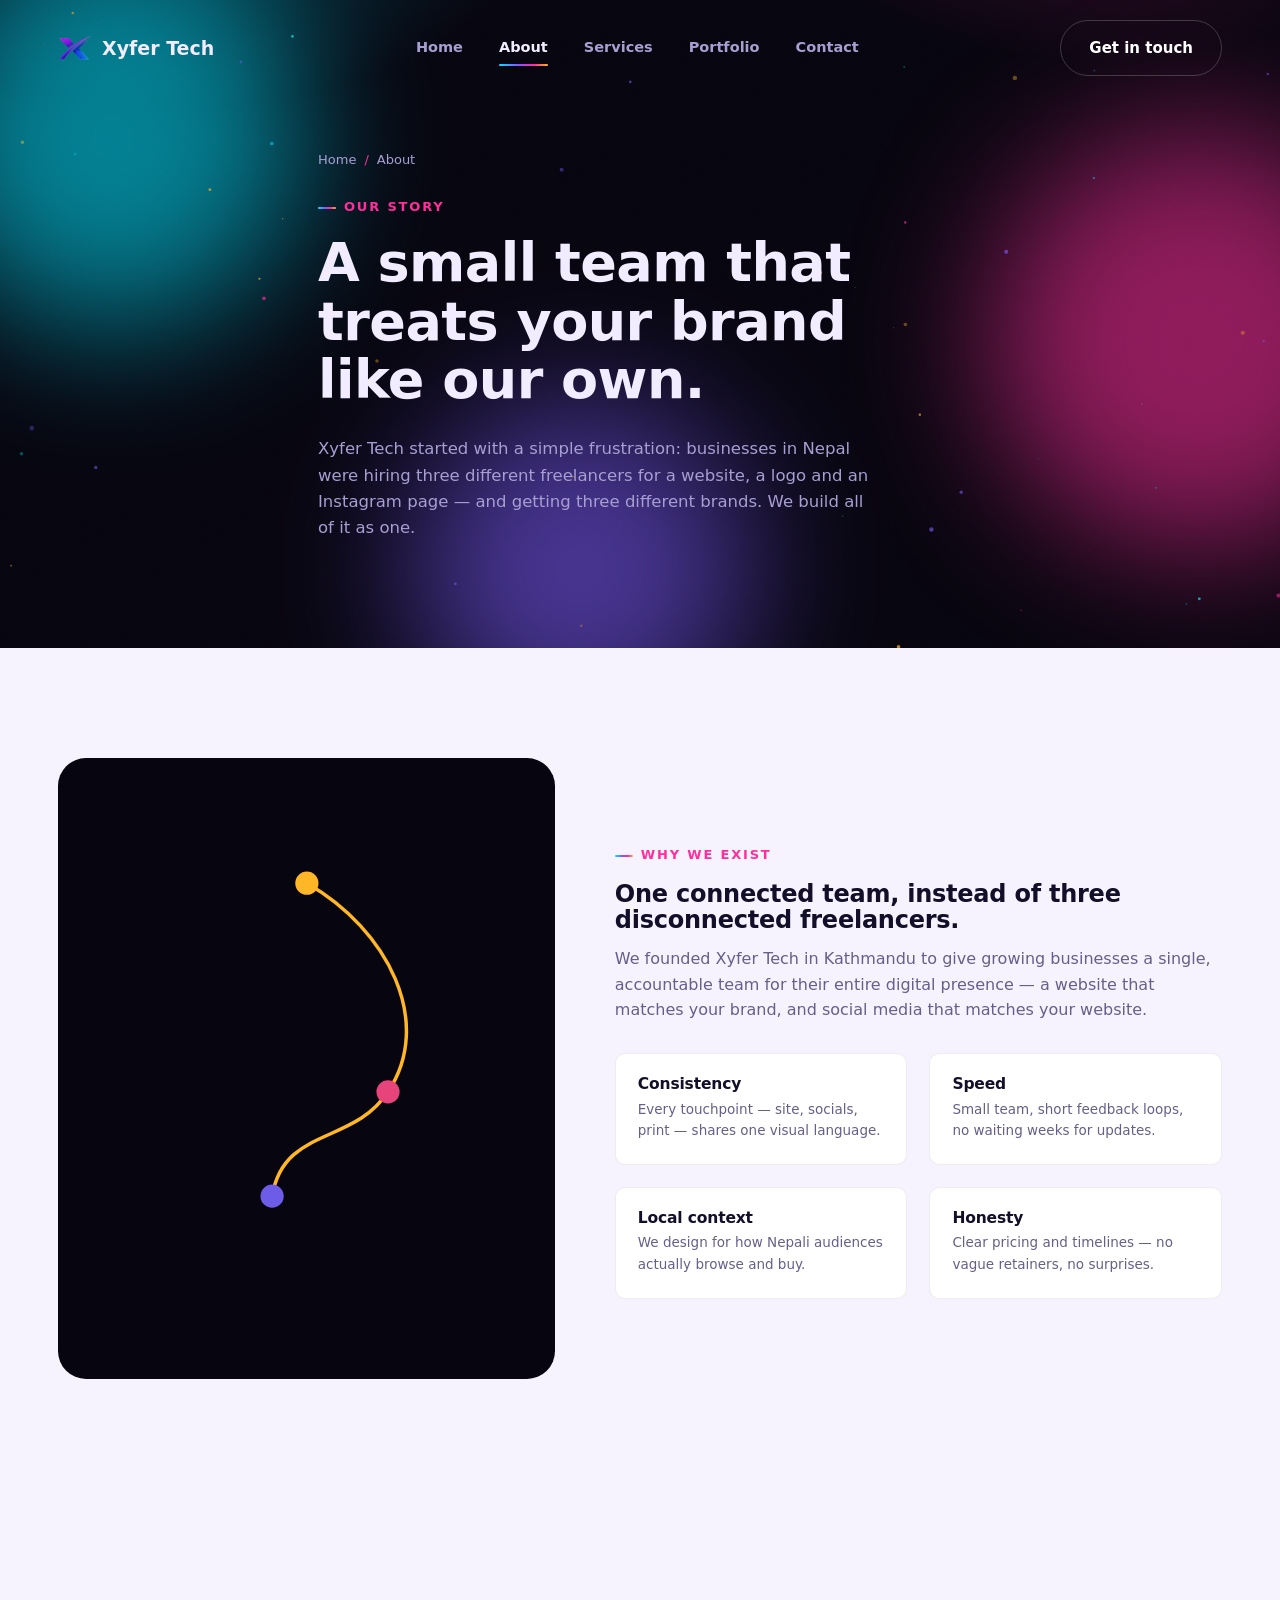
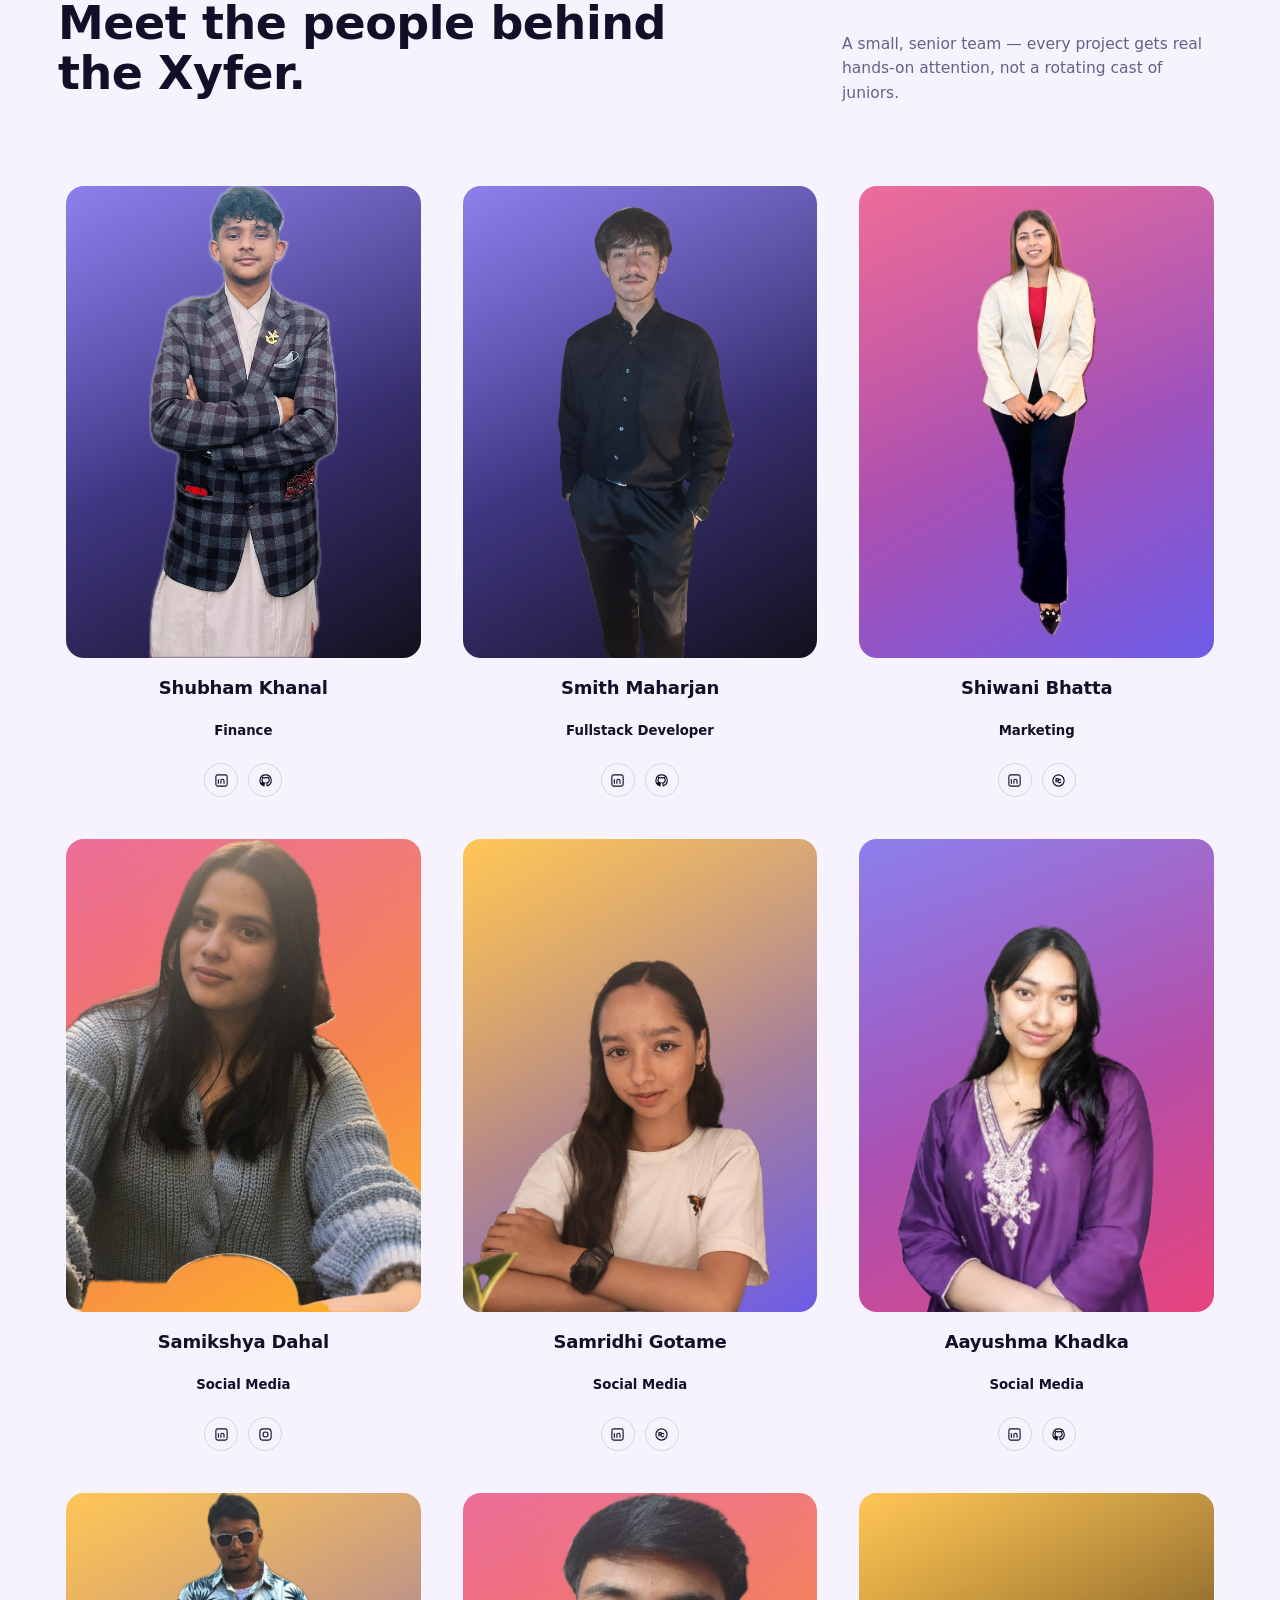
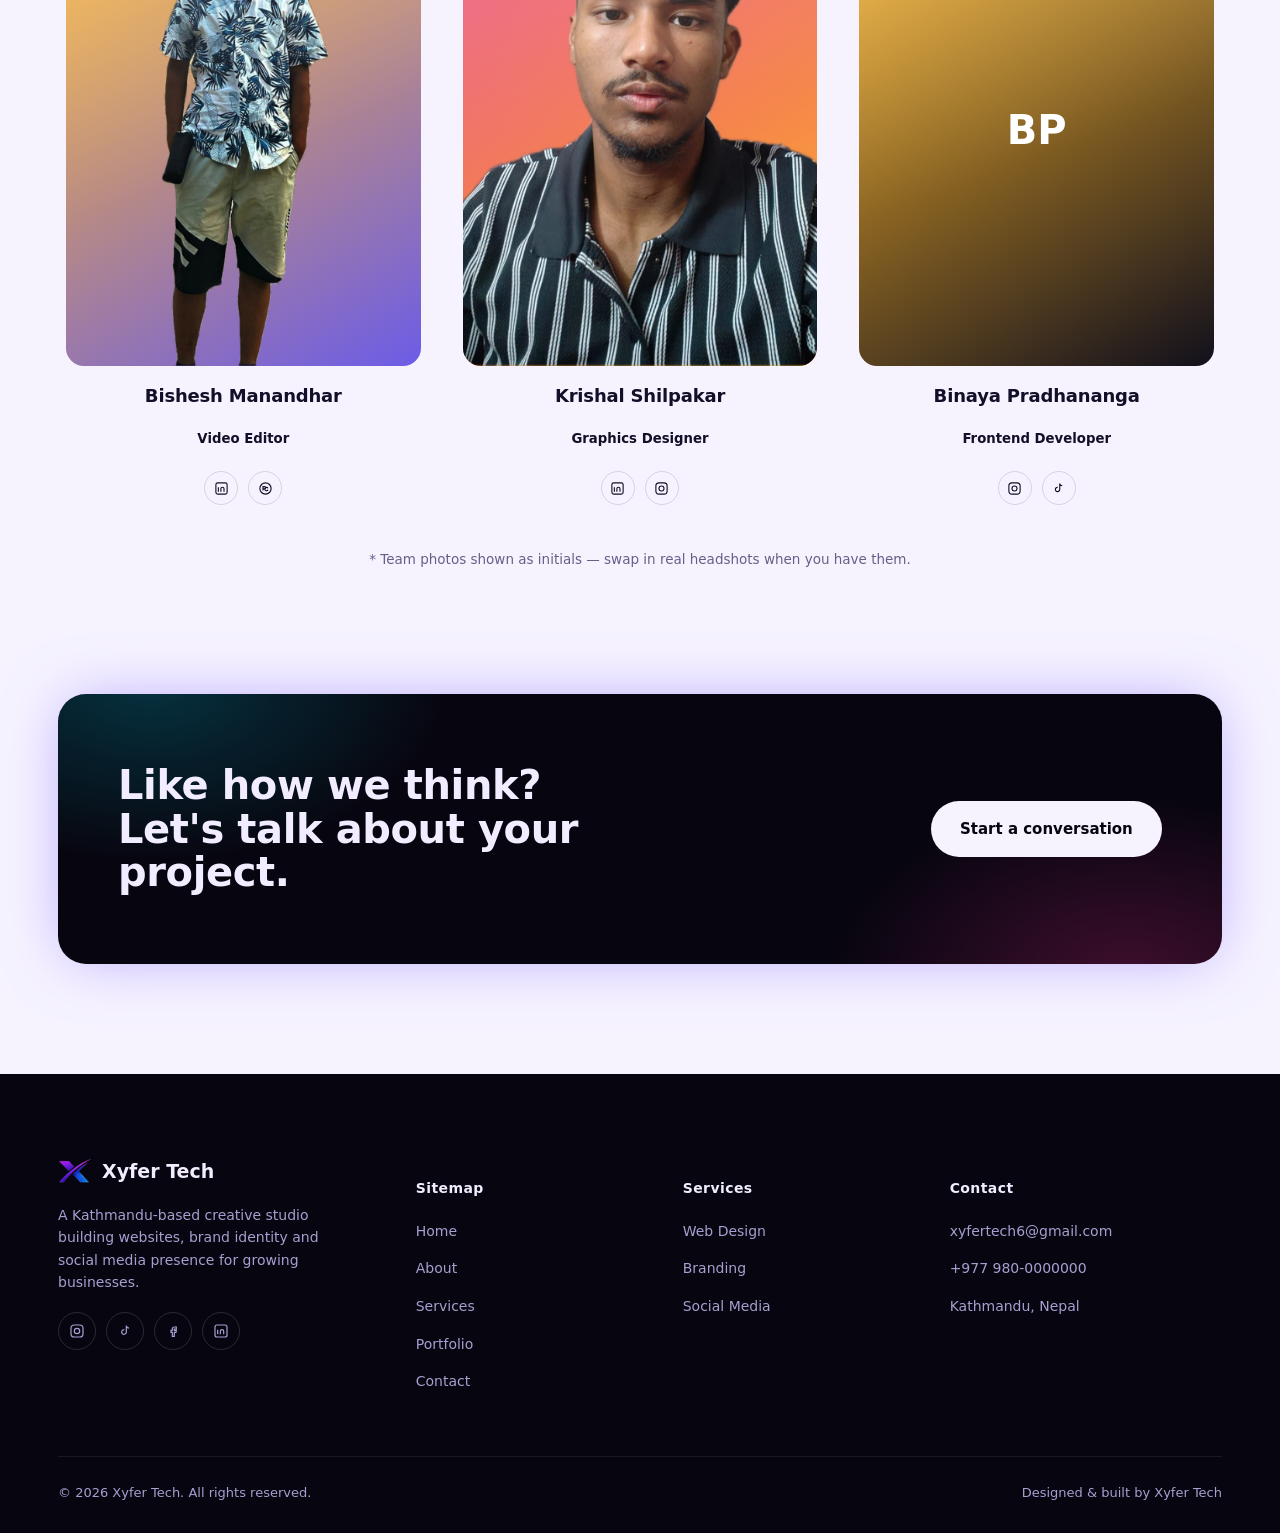
==== commit dbc46eac: "Update about.html" ====
--- a/about.html
+++ b/about.html
@@ -559,7 +559,7 @@
               <img src="" alt="Binaya Pradhananga" onerror="this.remove()" />
             </div>
             <h4>Binaya Pradhananga</h4>
-             <h5>Front Developer</h5>
+             <h5>Frontend Developer</h5>
             <div class="team-social">
               <a
                 href="https://www.instagram.com/digitalspark404?igsh=anVtMThkM3hjYmll"
--- a/css/style.css
+++ b/css/style.css
@@ -0,0 +1,1911 @@
+/* =========================================================
+   Xyfer Tech — Design Tokens v2
+   Near-black cosmic base + a rich 4-stop neon spark gradient
+   (cyan → violet → magenta → amber) as the signature accent.
+   Glassmorphism surfaces, glow shadows, animated mesh blobs.
+   Type: Sora (display) + Plus Jakarta Sans (body).
+   ========================================================= */
+:root {
+  --ink: #07050f;
+  --ink-soft: #110d24;
+  --ink-line: rgba(255, 255, 255, 0.1);
+  --paper: #f6f3ff;
+  --paper-dim: #ece6fb;
+  --text-dark: #130f28;
+  --text-muted: #675f88;
+  --text-on-ink: #f1ecff;
+  --text-on-ink-muted: #a79fd1;
+
+  --gold: #ffb627;
+  --amber: #ffb627;
+  --magenta: #ff2e9a;
+  --violet: #7c5cfc;
+  --cyan: #00e5ff;
+  --spark-grad: linear-gradient(
+    100deg,
+    var(--cyan) 0%,
+    var(--violet) 38%,
+    var(--magenta) 72%,
+    var(--amber) 100%
+  );
+  --spark-grad-soft: linear-gradient(
+    100deg,
+    rgba(0, 229, 255, 0.16),
+    rgba(255, 46, 154, 0.16)
+  );
+  --spark-grad-vertical: linear-gradient(
+    180deg,
+    var(--cyan),
+    var(--violet),
+    var(--magenta)
+  );
+
+  --glow-violet: 0 0 60px -10px rgba(124, 92, 252, 0.55);
+  --glow-magenta: 0 0 60px -10px rgba(255, 46, 154, 0.5);
+  --glow-cyan: 0 0 50px -12px rgba(0, 229, 255, 0.5);
+  --glass-bg: rgba(255, 255, 255, 0.055);
+  --glass-border: rgba(255, 255, 255, 0.14);
+
+  --radius-sm: 10px;
+  --radius-md: 18px;
+  --radius-lg: 28px;
+
+  --shadow-lift: 0 20px 50px -20px rgba(7, 5, 15, 0.5);
+
+  --font-display: "Sora", system-ui, sans-serif;
+  --font-body: "Plus Jakarta Sans", system-ui, sans-serif;
+
+  --ease: cubic-bezier(0.16, 0.84, 0.44, 1);
+}
+
+@media (prefers-reduced-motion: reduce) {
+  * {
+    animation-duration: 0.001ms !important;
+    animation-iteration-count: 1 !important;
+    transition-duration: 0.001ms !important;
+    scroll-behavior: auto !important;
+  }
+}
+
+*,
+*::before,
+*::after {
+  box-sizing: border-box;
+}
+html {
+  scroll-behavior: smooth;
+}
+body {
+  margin: 0;
+  font-family: var(--font-body);
+  background: var(--paper);
+  color: var(--text-dark);
+  line-height: 1.6;
+  -webkit-font-smoothing: antialiased;
+  overflow-x: hidden;
+}
+h1,
+h2,
+h3,
+h4 {
+  font-family: var(--font-display);
+  line-height: 1.08;
+  margin: 0 0 0.5em;
+  letter-spacing: -0.01em;
+  font-weight: 700;
+}
+p {
+  margin: 0 0 1em;
+  color: var(--text-muted);
+}
+a {
+  color: inherit;
+  text-decoration: none;
+}
+img {
+  max-width: 100%;
+  display: block;
+}
+ul {
+  margin: 0;
+  padding: 0;
+  list-style: none;
+}
+button {
+  font-family: inherit;
+  cursor: pointer;
+}
+
+.container {
+  width: 100%;
+  max-width: 1220px;
+  margin: 0 auto;
+  padding: 0 28px;
+}
+section {
+  position: relative;
+}
+
+::selection {
+  background: var(--gold);
+  color: var(--ink);
+}
+
+/* focus visibility */
+a:focus-visible,
+button:focus-visible,
+input:focus-visible,
+textarea:focus-visible,
+select:focus-visible {
+  outline: 2px solid var(--violet);
+  outline-offset: 3px;
+  border-radius: 4px;
+}
+
+/* ---------- eyebrow / label ---------- */
+.eyebrow {
+  display: inline-flex;
+  align-items: center;
+  gap: 8px;
+  font-family: var(--font-body);
+  font-weight: 700;
+  font-size: 13px;
+  letter-spacing: 0.14em;
+  text-transform: uppercase;
+  color: var(--magenta);
+  margin-bottom: 16px;
+}
+.eyebrow::before {
+  content: "";
+  width: 18px;
+  height: 2px;
+  background: var(--spark-grad);
+  border-radius: 2px;
+}
+.on-ink .eyebrow {
+  color: var(--gold);
+}
+
+/* ---------- buttons ---------- */
+.btn {
+  display: inline-flex;
+  align-items: center;
+  justify-content: center;
+  gap: 10px;
+  padding: 15px 28px;
+  border-radius: 999px;
+  font-weight: 700;
+  font-size: 15px;
+  border: 1px solid transparent;
+  transition:
+    transform 0.35s var(--ease),
+    box-shadow 0.35s var(--ease),
+    background 0.35s var(--ease),
+    color 0.35s var(--ease),
+    border-color 0.35s var(--ease);
+  white-space: nowrap;
+}
+.btn-primary {
+  background: var(--spark-grad);
+  background-size: 260% 100%;
+  color: #07050f;
+  box-shadow: var(--glow-violet);
+  position: relative;
+  overflow: hidden;
+  transition:
+    transform 0.35s var(--ease),
+    box-shadow 0.35s var(--ease),
+    background-position 0.6s var(--ease);
+}
+.btn-primary::before {
+  content: "";
+  position: absolute;
+  top: 0;
+  left: -60%;
+  width: 40%;
+  height: 100%;
+  background: linear-gradient(
+    120deg,
+    transparent,
+    rgba(255, 255, 255, 0.55),
+    transparent
+  );
+  transform: skewX(-20deg);
+  transition: left 0.7s var(--ease);
+}
+.btn-primary:hover {
+  transform: translateY(-3px);
+  box-shadow: var(--glow-magenta);
+  background-position: 100% 50%;
+}
+.btn-primary:hover::before {
+  left: 130%;
+}
+.btn-primary .spark-dot {
+  width: 8px;
+  height: 8px;
+  border-radius: 50%;
+  background: #07050f;
+}
+
+/* Scroll progress bar */
+.scroll-progress {
+  position: fixed;
+  top: 0;
+  left: 0;
+  height: 3px;
+  width: 0%;
+  background: var(--spark-grad);
+  z-index: 2000;
+  box-shadow: 0 0 12px rgba(124, 92, 252, 0.7);
+  transition: width 0.1s linear;
+}
+
+/* Particle canvas (hero ambient sparks) */
+.particles-canvas {
+  position: absolute;
+  inset: 0;
+  z-index: 1;
+  pointer-events: none;
+}
+
+/* Magnetic wrapper helper */
+.magnetic {
+  display: inline-block;
+  will-change: transform;
+}
+
+.btn-ghost {
+  background: transparent;
+  color: var(--text-dark);
+  border-color: rgba(26, 23, 48, 0.18);
+}
+.btn-ghost:hover {
+  border-color: var(--magenta);
+  color: var(--magenta);
+  transform: translateY(-2px);
+}
+
+.on-ink .btn-ghost {
+  color: var(--text-on-ink);
+  border-color: rgba(255, 255, 255, 0.22);
+}
+.on-ink .btn-ghost:hover {
+  color: var(--gold);
+  border-color: var(--gold);
+}
+
+.btn-light {
+  background: var(--paper);
+  color: var(--ink);
+}
+.btn-light:hover {
+  transform: translateY(-3px);
+  box-shadow: 0 18px 34px -14px rgba(0, 0, 0, 0.35);
+}
+
+.btn-block {
+  width: 100%;
+}
+
+/* =========================================================
+   NAV
+   ========================================================= */
+.nav {
+  position: fixed;
+  top: 0;
+  left: 0;
+  right: 0;
+  z-index: 1000;
+  padding: 20px 0;
+  transition:
+    padding 0.35s var(--ease),
+    background 0.35s var(--ease),
+    box-shadow 0.35s var(--ease);
+}
+.nav.is-scrolled {
+  padding: 12px 0;
+  background: rgba(18, 16, 28, 0.82);
+  backdrop-filter: blur(14px) saturate(140%);
+  box-shadow: 0 10px 30px -18px rgba(0, 0, 0, 0.6);
+}
+.nav-inner {
+  display: flex;
+  align-items: center;
+  justify-content: space-between;
+}
+.brand {
+  display: flex;
+  align-items: center;
+  gap: 10px;
+  font-family: var(--font-display);
+  font-weight: 700;
+  font-size: 19px;
+  color: var(--text-on-ink);
+}
+.brand-mark {
+  width: 34px;
+  height: 34px;
+  position: relative;
+  flex-shrink: 0;
+}
+.brand-mark img {
+  width: 100%;
+  height: 100%;
+  object-fit: contain;
+  display: block;
+}
+.nav-links {
+  display: flex;
+  align-items: center;
+  gap: 36px;
+}
+.nav-links a {
+  position: relative;
+  font-size: 14.5px;
+  font-weight: 600;
+  color: var(--text-on-ink-muted);
+  padding: 6px 0;
+  transition: color 0.25s;
+}
+.nav-links a::after {
+  content: "";
+  position: absolute;
+  left: 0;
+  bottom: 0;
+  width: 0;
+  height: 2px;
+  background: var(--spark-grad);
+  border-radius: 2px;
+  transition: width 0.35s var(--ease);
+}
+.nav-links a:hover,
+.nav-links a.active {
+  color: var(--text-on-ink);
+}
+.nav-links a:hover::after,
+.nav-links a.active::after {
+  width: 100%;
+}
+
+.nav-cta {
+  display: flex;
+  align-items: center;
+  gap: 18px;
+}
+.nav-cta .btn-ghost {
+  color: #ffffff;
+  border-color: rgba(255, 255, 255, 0.2);
+}
+.nav-toggle {
+  display: none;
+  width: 42px;
+  height: 42px;
+  border-radius: 10px;
+  background: rgba(255, 255, 255, 0.08);
+  border: 1px solid rgba(255, 255, 255, 0.14);
+  color: var(--text-on-ink);
+  align-items: center;
+  justify-content: center;
+}
+
+.mobile-menu {
+  position: fixed;
+  inset: 0;
+  background: var(--ink);
+  z-index: 999;
+  display: flex;
+  flex-direction: column;
+  align-items: center;
+  justify-content: center;
+  gap: 28px;
+  transform: translateY(-100%);
+  transition: transform 0.5s var(--ease);
+}
+.mobile-menu.is-open {
+  transform: translateY(0);
+}
+.mobile-menu a {
+  font-family: var(--font-display);
+  font-size: 32px;
+  font-weight: 700;
+  color: var(--text-on-ink);
+}
+
+@media (max-width: 900px) {
+  .nav-links {
+    display: none;
+  }
+  .nav-toggle {
+    display: flex;
+  }
+  .nav-cta .btn-ghost {
+    display: none;
+  }
+}
+
+/* =========================================================
+   HERO (on ink)
+   ========================================================= */
+.hero {
+  background: var(--ink);
+  color: var(--text-on-ink);
+  padding: 160px 0 120px;
+  position: relative;
+  overflow: hidden;
+}
+.hero::before {
+  content: "";
+  position: absolute;
+  inset: -30% -10% auto -10%;
+  height: 720px;
+  background:
+    radial-gradient(
+      620px 340px at 14% 18%,
+      rgba(0, 229, 255, 0.24),
+      transparent 60%
+    ),
+    radial-gradient(
+      600px 360px at 86% 8%,
+      rgba(255, 46, 154, 0.24),
+      transparent 60%
+    ),
+    radial-gradient(
+      720px 420px at 50% 62%,
+      rgba(124, 92, 252, 0.2),
+      transparent 65%
+    );
+  pointer-events: none;
+  animation: heroDrift 16s ease-in-out infinite alternate;
+}
+@keyframes heroDrift {
+  0% {
+    transform: translate(0, 0) scale(1);
+  }
+  100% {
+    transform: translate(-2%, 3%) scale(1.06);
+  }
+}
+.mesh-blob {
+  position: absolute;
+  border-radius: 50%;
+  filter: blur(70px);
+  opacity: 0.55;
+  pointer-events: none;
+  z-index: 0;
+}
+.mesh-blob.b1 {
+  width: 380px;
+  height: 380px;
+  background: var(--cyan);
+  top: -8%;
+  left: -6%;
+  animation: floatBlob 12s ease-in-out infinite;
+}
+.mesh-blob.b2 {
+  width: 420px;
+  height: 420px;
+  background: var(--magenta);
+  top: 20%;
+  right: -10%;
+  animation: floatBlob 15s ease-in-out infinite reverse;
+}
+.mesh-blob.b3 {
+  width: 340px;
+  height: 340px;
+  background: var(--violet);
+  bottom: -14%;
+  left: 32%;
+  animation: floatBlob 18s ease-in-out infinite;
+}
+@keyframes floatBlob {
+  0%,
+  100% {
+    transform: translate(0, 0) scale(1);
+  }
+  50% {
+    transform: translate(30px, -24px) scale(1.12);
+  }
+}
+.noise-overlay {
+  position: absolute;
+  inset: 0;
+  z-index: 1;
+  pointer-events: none;
+  opacity: 0.04;
+  mix-blend-mode: overlay;
+  background-image: url("data:image/svg+xml,%3Csvg xmlns='http://www.w3.org/2000/svg' width='120' height='120'%3E%3Cfilter id='n'%3E%3CfeTurbulence type='fractalNoise' baseFrequency='0.9' numOctaves='2' stitchTiles='stitch'/%3E%3C/filter%3E%3Crect width='100%25' height='100%25' filter='url(%23n)'/%3E%3C/svg%3E");
+}
+.hero-grid {
+  position: absolute;
+  inset: 0;
+  background-image:
+    linear-gradient(rgba(255, 255, 255, 0.035) 1px, transparent 1px),
+    linear-gradient(90deg, rgba(255, 255, 255, 0.035) 1px, transparent 1px);
+  background-size: 46px 46px;
+  mask-image: radial-gradient(
+    ellipse 80% 60% at 50% 30%,
+    black 40%,
+    transparent 90%
+  );
+  pointer-events: none;
+}
+.hero-inner {
+  position: relative;
+  z-index: 2;
+  display: grid;
+  grid-template-columns: 1.1fr 0.9fr;
+  gap: 60px;
+  align-items: center;
+}
+.hero h1 {
+  font-size: clamp(40px, 5.4vw, 68px);
+  margin-bottom: 22px;
+}
+.hero h1 .grad {
+  background: var(--spark-grad);
+  background-size: 300% 100%;
+  -webkit-background-clip: text;
+  background-clip: text;
+  color: transparent;
+  animation: gradShift 6s ease-in-out infinite;
+}
+@keyframes gradShift {
+  0%,
+  100% {
+    background-position: 0% 50%;
+  }
+  50% {
+    background-position: 100% 50%;
+  }
+}
+.hero p.lead {
+  font-size: 18px;
+  color: var(--text-on-ink-muted);
+  max-width: 480px;
+  margin-bottom: 34px;
+}
+.hero-actions {
+  display: flex;
+  gap: 16px;
+  flex-wrap: wrap;
+  margin-bottom: 46px;
+}
+.hero-stats {
+  display: flex;
+  gap: 40px;
+  flex-wrap: wrap;
+}
+.hero-stat b {
+  display: block;
+  font-family: var(--font-display);
+  font-size: 30px;
+  background: var(--spark-grad);
+  background-size: 260% 100%;
+  -webkit-background-clip: text;
+  background-clip: text;
+  color: transparent;
+  animation: gradShift 6s ease-in-out infinite;
+}
+.hero-stat span {
+  font-size: 13px;
+  color: var(--text-on-ink-muted);
+  letter-spacing: 0.04em;
+}
+
+/* hero spark visual */
+.spark-visual {
+  position: relative;
+  aspect-ratio: 1/1;
+}
+.spark-visual svg {
+  width: 100%;
+  height: 100%;
+  overflow: visible;
+}
+.spark-node {
+  transform-origin: center;
+}
+.spark-node circle.core {
+  fill: var(--paper);
+}
+.spark-path {
+  fill: none;
+  stroke: url(#sparkLine);
+  stroke-width: 2.5;
+  stroke-linecap: round;
+  stroke-dasharray: 900;
+  stroke-dashoffset: 900;
+  animation: drawSpark 2.6s var(--ease) forwards 0.3s;
+}
+@keyframes drawSpark {
+  to {
+    stroke-dashoffset: 0;
+  }
+}
+.spark-dotmoving {
+  offset-rotate: 0deg;
+  animation: travel 5s linear infinite;
+}
+@keyframes travel {
+  0% {
+    offset-distance: 0%;
+  }
+  100% {
+    offset-distance: 100%;
+  }
+}
+
+/* =========================================================
+   MARQUEE
+   ========================================================= */
+.marquee {
+  background: var(--paper-dim);
+  padding: 18px 0;
+  overflow: hidden;
+  border-top: 1px solid rgba(26, 23, 48, 0.08);
+  border-bottom: 1px solid rgba(26, 23, 48, 0.08);
+}
+.marquee-track {
+  display: flex;
+  gap: 60px;
+  width: max-content;
+  animation: scrollMarquee 26s linear infinite;
+}
+@keyframes scrollMarquee {
+  from {
+    transform: translateX(0);
+  }
+  to {
+    transform: translateX(-50%);
+  }
+}
+.marquee-track span {
+  font-family: var(--font-display);
+  font-weight: 600;
+  font-size: 15px;
+  letter-spacing: 0.04em;
+  color: var(--text-muted);
+  display: flex;
+  align-items: center;
+  gap: 14px;
+}
+.marquee-track span::after {
+  content: "✦";
+  color: var(--magenta);
+}
+
+/* =========================================================
+   SECTION HEADS
+   ========================================================= */
+.section {
+  padding: 110px 0;
+}
+.section-head {
+  display: flex;
+  justify-content: space-between;
+  align-items: flex-end;
+  gap: 40px;
+  margin-bottom: 56px;
+}
+.section-head h2 {
+  font-size: clamp(30px, 4vw, 46px);
+  max-width: 620px;
+}
+.section-head p {
+  max-width: 380px;
+  font-size: 15.5px;
+}
+
+/* =========================================================
+   SERVICES
+   ========================================================= */
+.service-grid {
+  display: grid;
+  grid-template-columns: repeat(3, 1fr);
+  gap: 24px;
+}
+.service-card {
+  background: #fff;
+  border-radius: var(--radius-md);
+  padding: 34px 30px;
+  border: 1px solid rgba(26, 23, 48, 0.08);
+  transition:
+    transform 0.4s var(--ease),
+    box-shadow 0.4s var(--ease),
+    border-color 0.4s var(--ease);
+  position: relative;
+  overflow: hidden;
+  transform-style: preserve-3d;
+  perspective: 800px;
+}
+.service-card::before {
+  content: "";
+  position: absolute;
+  top: 0;
+  left: 0;
+  right: 0;
+  height: 3px;
+  background: var(--spark-grad);
+  background-size: 260% 100%;
+  transform: scaleX(0);
+  transform-origin: left;
+  transition: transform 0.5s var(--ease);
+  animation: gradShift 5s ease-in-out infinite;
+}
+.service-card::after {
+  content: "";
+  position: absolute;
+  inset: 0;
+  border-radius: inherit;
+  padding: 1px;
+  background: var(--spark-grad);
+  opacity: 0;
+  -webkit-mask:
+    linear-gradient(#fff 0 0) content-box,
+    linear-gradient(#fff 0 0);
+  -webkit-mask-composite: xor;
+  mask-composite: exclude;
+  transition: opacity 0.4s var(--ease);
+  pointer-events: none;
+}
+.service-card:hover {
+  transform: translateY(-10px);
+  box-shadow: var(--glow-violet);
+  border-color: transparent;
+}
+.service-card:hover::before {
+  transform: scaleX(1);
+}
+.service-card:hover::after {
+  opacity: 1;
+}
+.service-icon {
+  width: 52px;
+  height: 52px;
+  border-radius: 14px;
+  display: flex;
+  align-items: center;
+  justify-content: center;
+  background: var(--spark-grad-soft);
+  margin-bottom: 22px;
+}
+.service-icon svg {
+  width: 26px;
+  height: 26px;
+  stroke: var(--ink);
+}
+.service-card h3 {
+  font-size: 20px;
+  margin-bottom: 10px;
+}
+.service-card p {
+  font-size: 14.5px;
+  margin-bottom: 18px;
+}
+.service-tag-list {
+  display: flex;
+  flex-wrap: wrap;
+  gap: 8px;
+}
+.service-tag-list li {
+  font-size: 12px;
+  font-weight: 600;
+  padding: 5px 11px;
+  border-radius: 999px;
+  background: var(--paper-dim);
+  color: var(--text-muted);
+}
+
+/* =========================================================
+   PROCESS
+   ========================================================= */
+.process {
+  background: var(--ink);
+  color: var(--text-on-ink);
+  border-radius: var(--radius-lg);
+  padding: 70px 50px;
+  position: relative;
+  overflow: hidden;
+}
+.process::after {
+  content: "";
+  position: absolute;
+  inset: 0;
+  background: radial-gradient(
+    500px 300px at 90% 10%,
+    rgba(232, 68, 124, 0.18),
+    transparent 60%
+  );
+  pointer-events: none;
+}
+.process-list {
+  display: grid;
+  grid-template-columns: repeat(4, 1fr);
+  gap: 30px;
+  position: relative;
+  z-index: 2;
+}
+.process-step .num {
+  font-family: var(--font-display);
+  font-size: 15px;
+  color: var(--gold);
+  margin-bottom: 14px;
+  letter-spacing: 0.06em;
+}
+.process-step h4 {
+  color: var(--text-on-ink);
+  font-size: 18px;
+  margin-bottom: 8px;
+}
+.process-step p {
+  color: var(--text-on-ink-muted);
+  font-size: 14px;
+  margin: 0;
+}
+
+/* =========================================================
+   PORTFOLIO / WORK GRID
+   ========================================================= */
+.filter-bar {
+  display: flex;
+  gap: 10px;
+  flex-wrap: wrap;
+  margin-bottom: 40px;
+}
+.filter-btn {
+  padding: 10px 20px;
+  border-radius: 999px;
+  border: 1px solid rgba(26, 23, 48, 0.16);
+  background: transparent;
+  font-weight: 600;
+  font-size: 13.5px;
+  color: var(--text-muted);
+  transition: all 0.3s var(--ease);
+}
+.filter-btn.active,
+.filter-btn:hover {
+  background: var(--ink);
+  color: var(--text-on-ink);
+  border-color: var(--ink);
+}
+.work-grid {
+  display: grid;
+  grid-template-columns: repeat(3, 1fr);
+  gap: 22px;
+}
+.work-card {
+  border-radius: var(--radius-md);
+  overflow: hidden;
+  position: relative;
+  aspect-ratio: 4/5;
+  cursor: pointer;
+  transition:
+    transform 0.5s var(--ease),
+    box-shadow 0.5s var(--ease);
+}
+.work-card:hover {
+  transform: translateY(-6px);
+  box-shadow: var(--glow-magenta);
+}
+.work-card .thumb {
+  position: absolute;
+  inset: 0;
+  display: flex;
+  align-items: center;
+  justify-content: center;
+  transition: transform 0.6s var(--ease);
+}
+.work-card:hover .thumb {
+  transform: scale(1.08);
+}
+.work-card .overlay {
+  position: absolute;
+  inset: 0;
+  background: linear-gradient(
+    to top,
+    rgba(18, 16, 28, 0.92) 0%,
+    rgba(18, 16, 28, 0.15) 55%,
+    transparent 75%
+  );
+  display: flex;
+  flex-direction: column;
+  justify-content: flex-end;
+  padding: 26px;
+  color: var(--text-on-ink);
+  opacity: 0.96;
+}
+.work-card .cat {
+  font-size: 12px;
+  font-weight: 700;
+  letter-spacing: 0.08em;
+  text-transform: uppercase;
+  color: var(--gold);
+  margin-bottom: 6px;
+}
+.work-card h3 {
+  font-size: 20px;
+  margin: 0;
+  color: #fff;
+}
+.work-card[data-cat] {
+  display: block;
+}
+.work-card.is-hidden {
+  display: none;
+}
+
+/* =========================================================
+   TEAM
+   ========================================================= */
+.team-grid {
+  display: grid;
+  grid-template-columns: repeat(3, 1fr);
+  gap: 26px;
+}
+.team-card {
+  text-align: center;
+  padding: 8px;
+}
+.avatar {
+  width: 100%;
+  aspect-ratio: 3/4;
+  border-radius: var(--radius-md);
+  display: flex;
+  align-items: center;
+  justify-content: center;
+  font-family: var(--font-display);
+  font-size: 40px;
+  font-weight: 700;
+  color: #fff;
+  margin-bottom: 20px;
+  position: relative;
+  overflow: hidden;
+  transition:
+    transform 0.5s var(--ease),
+    box-shadow 0.5s var(--ease);
+}
+.team-card:hover .avatar {
+  transform: translateY(-6px) rotate(-1.5deg);
+  box-shadow: var(--glow-violet);
+}
+.avatar::after {
+  content: "";
+  position: absolute;
+  inset: 0;
+  z-index: 3;
+  background: linear-gradient(
+    160deg,
+    rgba(255, 255, 255, 0.22),
+    transparent 55%
+  );
+}
+.avatar img {
+  position: absolute;
+  inset: 0;
+  width: 100%;
+  height: 100%;
+  object-fit: cover;
+  z-index: 2;
+}
+.team-card h4 {
+  font-size: 18px;
+  margin-bottom: 3px;
+}
+.team-role {
+  font-size: 13px;
+  color: var(--magenta);
+  font-weight: 700;
+  margin-bottom: 10px;
+}
+.team-card p {
+  font-size: 13.5px;
+  margin-bottom: 14px;
+}
+.team-social {
+  display: flex;
+  gap: 10px;
+  justify-content: center;
+}
+.team-social a {
+  width: 34px;
+  height: 34px;
+  border-radius: 50%;
+  border: 1px solid rgba(26, 23, 48, 0.14);
+  display: flex;
+  align-items: center;
+  justify-content: center;
+  transition: all 0.3s;
+}
+.team-social a:hover {
+  background: var(--ink);
+  border-color: var(--ink);
+  color: #fff;
+  transform: translateY(-3px);
+}
+.team-social svg {
+  width: 15px;
+  height: 15px;
+}
+
+/* =========================================================
+   TESTIMONIALS
+   ========================================================= */
+.testi-track-wrap {
+  overflow: hidden;
+}
+.testi-track {
+  display: flex;
+  gap: 24px;
+  transition: transform 0.6s var(--ease);
+}
+.testi-card {
+  flex: 0 0 calc(33.333% - 16px);
+  background: #fff;
+  border: 1px solid rgba(26, 23, 48, 0.08);
+  border-radius: var(--radius-md);
+  padding: 30px;
+}
+.testi-stars {
+  color: var(--gold);
+  font-size: 15px;
+  margin-bottom: 16px;
+  letter-spacing: 2px;
+}
+.testi-card p.quote {
+  font-size: 15px;
+  color: var(--text-dark);
+  margin-bottom: 22px;
+}
+.testi-person {
+  display: flex;
+  align-items: center;
+  gap: 12px;
+}
+.testi-avatar {
+  width: 42px;
+  height: 42px;
+  border-radius: 50%;
+  display: flex;
+  align-items: center;
+  justify-content: center;
+  color: #fff;
+  font-family: var(--font-display);
+  font-weight: 700;
+  font-size: 14px;
+}
+.testi-person b {
+  display: block;
+  font-size: 14px;
+}
+.testi-person span {
+  font-size: 12.5px;
+  color: var(--text-muted);
+}
+.testi-controls {
+  display: flex;
+  gap: 10px;
+  margin-top: 36px;
+  justify-content: center;
+}
+.testi-controls button {
+  width: 44px;
+  height: 44px;
+  border-radius: 50%;
+  border: 1px solid rgba(26, 23, 48, 0.16);
+  background: transparent;
+  display: flex;
+  align-items: center;
+  justify-content: center;
+  transition: all 0.3s;
+}
+.testi-controls button:hover {
+  background: var(--ink);
+  border-color: var(--ink);
+  color: #fff;
+}
+
+/* =========================================================
+   CTA BAND
+   ========================================================= */
+.cta-band {
+  background: var(--ink);
+  color: var(--text-on-ink);
+  border-radius: var(--radius-lg);
+  padding: 70px 60px;
+  display: flex;
+  align-items: center;
+  justify-content: space-between;
+  gap: 40px;
+  position: relative;
+  overflow: hidden;
+  box-shadow: var(--glow-violet);
+  animation: pulseGlow 4s ease-in-out infinite;
+}
+.cta-band::before {
+  content: "";
+  position: absolute;
+  inset: -40% -10%;
+  background:
+    radial-gradient(
+      500px 300px at 15% 20%,
+      rgba(0, 229, 255, 0.2),
+      transparent 60%
+    ),
+    radial-gradient(
+      500px 300px at 85% 80%,
+      rgba(255, 46, 154, 0.22),
+      transparent 60%
+    );
+  animation: heroDrift 14s ease-in-out infinite alternate;
+}
+.cta-band h2 {
+  position: relative;
+  z-index: 2;
+  font-size: clamp(28px, 3.4vw, 40px);
+  max-width: 520px;
+  margin: 0;
+}
+.cta-band .btn-light {
+  position: relative;
+  z-index: 2;
+}
+
+/* =========================================================
+   FOOTER
+   ========================================================= */
+.site-footer {
+  background: var(--ink);
+  color: var(--text-on-ink-muted);
+  padding: 80px 0 30px;
+}
+.footer-grid {
+  display: grid;
+  grid-template-columns: 1.4fr 1fr 1fr 1.2fr;
+  gap: 40px;
+  padding-bottom: 50px;
+  border-bottom: 1px solid rgba(255, 255, 255, 0.08);
+}
+.footer-brand p {
+  color: var(--text-on-ink-muted);
+  font-size: 14px;
+  max-width: 280px;
+}
+.footer-col h5 {
+  color: var(--text-on-ink);
+  font-family: var(--font-display);
+  font-size: 14px;
+  margin-bottom: 18px;
+  letter-spacing: 0.03em;
+}
+.footer-col li {
+  margin-bottom: 12px;
+}
+.footer-col a {
+  font-size: 14px;
+  color: var(--text-on-ink-muted);
+  transition: color 0.25s;
+}
+.footer-col a:hover {
+  color: var(--gold);
+}
+.footer-social {
+  display: flex;
+  gap: 10px;
+  margin-top: 18px;
+}
+.footer-social a {
+  width: 38px;
+  height: 38px;
+  border-radius: 50%;
+  border: 1px solid rgba(255, 255, 255, 0.14);
+  display: flex;
+  align-items: center;
+  justify-content: center;
+  transition: all 0.3s;
+}
+.footer-social a:hover {
+  background: var(--spark-grad);
+  border-color: transparent;
+  transform: translateY(-3px);
+}
+.footer-social svg {
+  width: 16px;
+  height: 16px;
+}
+.footer-bottom {
+  display: flex;
+  justify-content: space-between;
+  align-items: center;
+  padding-top: 26px;
+  font-size: 13px;
+  flex-wrap: wrap;
+  gap: 14px;
+}
+
+/* =========================================================
+   REVEAL ON SCROLL
+   ========================================================= */
+.reveal {
+  opacity: 0;
+  transform: translateY(28px);
+  transition:
+    opacity 0.8s var(--ease),
+    transform 0.8s var(--ease);
+}
+.reveal.is-visible {
+  opacity: 1;
+  transform: translateY(0);
+}
+.reveal-stagger > * {
+  transition-delay: calc(var(--i, 0) * 90ms);
+}
+
+/* =========================================================
+   PAGE HERO (inner pages)
+   ========================================================= */
+.page-hero {
+  background: var(--ink);
+  color: var(--text-on-ink);
+  padding: 150px 0 90px;
+  position: relative;
+  overflow: hidden;
+}
+.page-hero::before {
+  content: "";
+  position: absolute;
+  inset: -20% -10% auto -10%;
+  height: 460px;
+  background:
+    radial-gradient(
+      600px 320px at 20% 10%,
+      rgba(0, 229, 255, 0.2),
+      transparent 60%
+    ),
+    radial-gradient(
+      560px 320px at 80% 0%,
+      rgba(255, 46, 154, 0.22),
+      transparent 60%
+    );
+  animation: heroDrift 16s ease-in-out infinite alternate;
+}
+.page-hero-inner {
+  position: relative;
+  z-index: 2;
+  max-width: 700px;
+}
+.breadcrumb {
+  display: flex;
+  gap: 8px;
+  align-items: center;
+  font-size: 13px;
+  color: var(--text-on-ink-muted);
+  margin-bottom: 20px;
+}
+.breadcrumb .sep {
+  color: var(--magenta);
+}
+
+/* =========================================================
+   ABOUT PAGE EXTRAS
+   ========================================================= */
+.about-split {
+  display: grid;
+  grid-template-columns: 0.9fr 1.1fr;
+  gap: 60px;
+  align-items: center;
+}
+.about-visual {
+  border-radius: var(--radius-lg);
+  background: var(--ink);
+  aspect-ratio: 4/5;
+  position: relative;
+  overflow: hidden;
+  display: flex;
+  align-items: center;
+  justify-content: center;
+}
+.value-list {
+  display: grid;
+  grid-template-columns: 1fr 1fr;
+  gap: 22px;
+  margin-top: 30px;
+}
+.value-item {
+  padding: 22px;
+  background: #fff;
+  border-radius: var(--radius-sm);
+  border: 1px solid rgba(26, 23, 48, 0.08);
+}
+.value-item h4 {
+  font-size: 15.5px;
+  margin-bottom: 6px;
+}
+.value-item p {
+  font-size: 13.5px;
+  margin: 0;
+}
+
+.timeline {
+  position: relative;
+  padding-left: 34px;
+}
+.timeline::before {
+  content: "";
+  position: absolute;
+  left: 6px;
+  top: 6px;
+  bottom: 6px;
+  width: 2px;
+  background: rgba(26, 23, 48, 0.12);
+}
+.timeline-item {
+  position: relative;
+  padding-bottom: 38px;
+}
+.timeline-item::before {
+  content: "";
+  position: absolute;
+  left: -34px;
+  top: 2px;
+  width: 14px;
+  height: 14px;
+  border-radius: 50%;
+  background: var(--spark-grad);
+  box-shadow: 0 0 0 4px var(--paper);
+}
+.timeline-item .yr {
+  font-family: var(--font-display);
+  font-weight: 700;
+  color: var(--magenta);
+  font-size: 14px;
+  margin-bottom: 6px;
+  display: block;
+}
+
+/* =========================================================
+   SERVICES PAGE — detailed blocks
+   ========================================================= */
+.service-detail {
+  display: grid;
+  grid-template-columns: 0.45fr 0.55fr;
+  gap: 50px;
+  align-items: center;
+  padding: 60px 0;
+  border-bottom: 1px solid rgba(26, 23, 48, 0.08);
+}
+.service-detail:last-child {
+  border-bottom: none;
+}
+.service-detail.rev {
+  grid-template-columns: 0.55fr 0.45fr;
+}
+.service-detail.rev .sd-visual {
+  order: 2;
+}
+.sd-visual {
+  border-radius: var(--radius-lg);
+  aspect-ratio: 1/1;
+  display: flex;
+  align-items: center;
+  justify-content: center;
+  position: relative;
+  overflow: hidden;
+}
+.sd-num {
+  font-family: var(--font-display);
+  font-size: 14px;
+  color: var(--magenta);
+  font-weight: 700;
+  margin-bottom: 14px;
+}
+.sd-features {
+  display: flex;
+  flex-direction: column;
+  gap: 12px;
+  margin-top: 22px;
+}
+.sd-features li {
+  display: flex;
+  gap: 10px;
+  align-items: flex-start;
+  font-size: 14.5px;
+  color: var(--text-dark);
+}
+.sd-features svg {
+  width: 18px;
+  height: 18px;
+  flex-shrink: 0;
+  margin-top: 2px;
+  stroke: var(--magenta);
+}
+
+.pricing-grid {
+  display: grid;
+  grid-template-columns: repeat(3, 1fr);
+  gap: 24px;
+}
+.price-card {
+  background: #fff;
+  border-radius: var(--radius-md);
+  padding: 36px 30px;
+  border: 1px solid rgba(26, 23, 48, 0.08);
+  display: flex;
+  flex-direction: column;
+  transition:
+    transform 0.4s var(--ease),
+    box-shadow 0.4s var(--ease);
+}
+.price-card.featured {
+  background: var(--ink);
+  color: var(--text-on-ink);
+  position: relative;
+  transform: scale(1.03);
+  box-shadow: var(--glow-violet);
+  animation: pulseGlow 3.5s ease-in-out infinite;
+}
+@keyframes pulseGlow {
+  0%,
+  100% {
+    box-shadow: var(--glow-violet);
+  }
+  50% {
+    box-shadow: var(--glow-magenta);
+  }
+}
+.price-card.featured p,
+.price-card.featured .price-feat li {
+  color: var(--text-on-ink-muted);
+}
+.price-card:hover {
+  transform: translateY(-6px);
+  box-shadow: var(--shadow-lift);
+}
+.price-card.featured:hover {
+  transform: scale(1.03) translateY(-6px);
+}
+.price-badge {
+  position: absolute;
+  top: -14px;
+  right: 30px;
+  background: var(--spark-grad);
+  color: #fff;
+  font-size: 11.5px;
+  font-weight: 700;
+  padding: 6px 14px;
+  border-radius: 999px;
+  letter-spacing: 0.04em;
+}
+.price-amount {
+  font-family: var(--font-display);
+  font-size: 40px;
+  margin: 14px 0 4px;
+}
+.price-amount span {
+  font-size: 14px;
+  font-weight: 600;
+  color: var(--text-muted);
+}
+.price-feat {
+  margin: 22px 0 28px;
+  display: flex;
+  flex-direction: column;
+  gap: 11px;
+  flex: 1;
+}
+.price-feat li {
+  font-size: 14px;
+  display: flex;
+  gap: 9px;
+  align-items: flex-start;
+}
+.price-feat svg {
+  width: 16px;
+  height: 16px;
+  flex-shrink: 0;
+  margin-top: 3px;
+  stroke: var(--gold);
+}
+
+/* =========================================================
+   FAQ / ACCORDION
+   ========================================================= */
+.accordion-item {
+  border-bottom: 1px solid rgba(26, 23, 48, 0.1);
+}
+.accordion-q {
+  width: 100%;
+  text-align: left;
+  background: none;
+  border: none;
+  padding: 24px 0;
+  display: flex;
+  justify-content: space-between;
+  align-items: center;
+  font-family: var(--font-display);
+  font-size: 17px;
+  font-weight: 600;
+  color: var(--text-dark);
+}
+.accordion-q .plus {
+  width: 26px;
+  height: 26px;
+  border-radius: 50%;
+  border: 1px solid rgba(26, 23, 48, 0.2);
+  display: flex;
+  align-items: center;
+  justify-content: center;
+  flex-shrink: 0;
+  margin-left: 20px;
+  transition:
+    transform 0.4s var(--ease),
+    background 0.3s,
+    border-color 0.3s;
+  position: relative;
+}
+.accordion-q .plus::before,
+.accordion-q .plus::after {
+  content: "";
+  position: absolute;
+  background: var(--text-dark);
+  transition: transform 0.3s;
+}
+.accordion-q .plus::before {
+  width: 10px;
+  height: 2px;
+}
+.accordion-q .plus::after {
+  width: 2px;
+  height: 10px;
+}
+.accordion-item.open .accordion-q .plus {
+  background: var(--ink);
+  border-color: var(--ink);
+}
+.accordion-item.open .accordion-q .plus::before,
+.accordion-item.open .accordion-q .plus::after {
+  background: #fff;
+}
+.accordion-item.open .accordion-q .plus::after {
+  transform: scaleY(0);
+}
+.accordion-a {
+  max-height: 0;
+  overflow: hidden;
+  transition: max-height 0.5s var(--ease);
+}
+.accordion-a p {
+  padding-bottom: 24px;
+  margin: 0;
+  font-size: 14.5px;
+  max-width: 640px;
+}
+
+/* =========================================================
+   CONTACT PAGE
+   ========================================================= */
+.contact-grid {
+  display: grid;
+  grid-template-columns: 0.5fr 0.5fr;
+  gap: 60px;
+}
+.contact-info-card {
+  background: var(--ink);
+  color: var(--text-on-ink);
+  border-radius: var(--radius-lg);
+  padding: 46px;
+  position: relative;
+  overflow: hidden;
+}
+.contact-info-card::before {
+  content: "";
+  position: absolute;
+  inset: -30%;
+  background: radial-gradient(
+    400px 260px at 20% 10%,
+    rgba(255, 182, 39, 0.18),
+    transparent 60%
+  );
+}
+.contact-row {
+  display: flex;
+  gap: 16px;
+  align-items: flex-start;
+  margin-bottom: 26px;
+  position: relative;
+  z-index: 2;
+}
+.contact-row .ic {
+  width: 42px;
+  height: 42px;
+  border-radius: 12px;
+  background: rgba(255, 255, 255, 0.08);
+  display: flex;
+  align-items: center;
+  justify-content: center;
+  flex-shrink: 0;
+}
+.contact-row .ic svg {
+  width: 19px;
+  height: 19px;
+  stroke: var(--gold);
+}
+.contact-row h4 {
+  color: #fff;
+  font-size: 14.5px;
+  margin-bottom: 4px;
+}
+.contact-row p {
+  color: var(--text-on-ink-muted);
+  font-size: 14px;
+  margin: 0;
+}
+
+.form-field {
+  margin-bottom: 20px;
+}
+.form-field label {
+  display: block;
+  font-size: 13px;
+  font-weight: 700;
+  margin-bottom: 8px;
+  letter-spacing: 0.02em;
+}
+.form-field input,
+.form-field textarea,
+.form-field select {
+  width: 100%;
+  padding: 14px 16px;
+  border-radius: 12px;
+  border: 1px solid rgba(26, 23, 48, 0.16);
+  background: #fff;
+  font-family: var(--font-body);
+  font-size: 14.5px;
+  color: var(--text-dark);
+  transition:
+    border-color 0.3s,
+    box-shadow 0.3s;
+}
+.form-field input:focus,
+.form-field textarea:focus,
+.form-field select:focus {
+  border-color: var(--violet);
+  box-shadow: 0 0 0 4px rgba(108, 92, 231, 0.14);
+  outline: none;
+}
+.form-row {
+  display: grid;
+  grid-template-columns: 1fr 1fr;
+  gap: 18px;
+}
+.form-note {
+  font-size: 12.5px;
+  color: var(--text-muted);
+  margin-top: 10px;
+}
+.form-success {
+  display: none;
+  align-items: center;
+  gap: 12px;
+  padding: 16px 18px;
+  border-radius: 12px;
+  background: rgba(108, 92, 231, 0.1);
+  border: 1px solid rgba(108, 92, 231, 0.3);
+  color: var(--violet);
+  font-size: 14px;
+  font-weight: 600;
+  margin-top: 16px;
+}
+.form-success.show {
+  display: flex;
+}
+.form-error {
+  display: none;
+  align-items: center;
+  gap: 12px;
+  padding: 16px 18px;
+  border-radius: 12px;
+  background: rgba(232, 68, 124, 0.1);
+  border: 1px solid rgba(232, 68, 124, 0.3);
+  color: var(--magenta);
+  font-size: 14px;
+  font-weight: 600;
+  margin-top: 16px;
+}
+.form-error.show {
+  display: flex;
+}
+.error-msg {
+  color: var(--magenta);
+  font-size: 12.5px;
+  margin-top: 5px;
+  display: none;
+}
+.form-field.invalid input,
+.form-field.invalid textarea {
+  border-color: var(--magenta);
+}
+.form-field.invalid .error-msg {
+  display: block;
+}
+
+.map-embed {
+  border-radius: var(--radius-md);
+  overflow: hidden;
+  margin-top: 40px;
+  border: 1px solid rgba(26, 23, 48, 0.1);
+}
+
+/* =========================================================
+   MISC / UTILITY
+   ========================================================= */
+.center {
+  text-align: center;
+}
+.mt-0 {
+  margin-top: 0;
+}
+.two-col {
+  display: grid;
+  grid-template-columns: 1fr 1fr;
+  gap: 60px;
+  align-items: center;
+}
+.badge-floating {
+  position: absolute;
+  background: #fff;
+  border-radius: 16px;
+  padding: 14px 18px;
+  box-shadow: var(--shadow-lift);
+  display: flex;
+  align-items: center;
+  gap: 10px;
+  font-size: 13px;
+  font-weight: 700;
+}
+
+/* cursor spark */
+.cursor-spark {
+  position: fixed;
+  top: 0;
+  left: 0;
+  width: 14px;
+  height: 14px;
+  border-radius: 50%;
+  background: var(--spark-grad);
+  pointer-events: none;
+  z-index: 3000;
+  opacity: 0;
+  transform: translate(-50%, -50%);
+  mix-blend-mode: screen;
+  transition: opacity 0.3s;
+}
+
+/* back to top */
+.back-to-top {
+  position: fixed;
+  bottom: 28px;
+  right: 28px;
+  z-index: 900;
+  width: 50px;
+  height: 50px;
+  border-radius: 50%;
+  background: var(--ink);
+  color: #fff;
+  display: flex;
+  align-items: center;
+  justify-content: center;
+  box-shadow: var(--shadow-lift);
+  opacity: 0;
+  pointer-events: none;
+  transform: translateY(12px);
+  transition: all 0.4s var(--ease);
+}
+.back-to-top.show {
+  opacity: 1;
+  pointer-events: auto;
+  transform: translateY(0);
+}
+.back-to-top svg {
+  width: 18px;
+  height: 18px;
+}
+
+/* preloader */
+.preloader {
+  position: fixed;
+  inset: 0;
+  background: var(--ink);
+  z-index: 5000;
+  display: flex;
+  align-items: center;
+  justify-content: center;
+  transition:
+    opacity 0.6s var(--ease),
+    visibility 0.6s;
+}
+.preloader.hide {
+  opacity: 0;
+  visibility: hidden;
+}
+.pre-mark {
+  width: 60px;
+  height: 60px;
+  object-fit: contain;
+}
+
+/* =========================================================
+   RESPONSIVE
+   ========================================================= */
+@media (max-width: 1000px) {
+  .hero-inner {
+    grid-template-columns: 1fr;
+  }
+  .spark-visual {
+    max-width: 360px;
+    margin: 0 auto;
+  }
+  .service-grid,
+  .team-grid,
+  .work-grid,
+  .pricing-grid {
+    grid-template-columns: repeat(2, 1fr);
+  }
+  .process-list {
+    grid-template-columns: repeat(2, 1fr);
+  }
+  .footer-grid {
+    grid-template-columns: 1fr 1fr;
+  }
+  .about-split,
+  .contact-grid,
+  .two-col {
+    grid-template-columns: 1fr;
+  }
+  .service-detail,
+  .service-detail.rev {
+    grid-template-columns: 1fr;
+  }
+  .service-detail.rev .sd-visual {
+    order: 0;
+  }
+  .testi-card {
+    flex: 0 0 calc(50% - 12px);
+  }
+}
+@media (max-width: 640px) {
+  .section {
+    padding: 76px 0;
+  }
+  .service-grid,
+  .team-grid,
+  .work-grid,
+  .pricing-grid,
+  .process-list,
+  .value-list,
+  .form-row {
+    grid-template-columns: 1fr;
+  }
+  .section-head {
+    flex-direction: column;
+    align-items: flex-start;
+  }
+  .cta-band {
+    flex-direction: column;
+    text-align: center;
+    padding: 50px 30px;
+  }
+  .process {
+    padding: 44px 26px;
+  }
+  .testi-card {
+    flex: 0 0 100%;
+  }
+  .footer-grid {
+    grid-template-columns: 1fr;
+  }
+  .footer-bottom {
+    flex-direction: column;
+    align-items: flex-start;
+  }
+}
